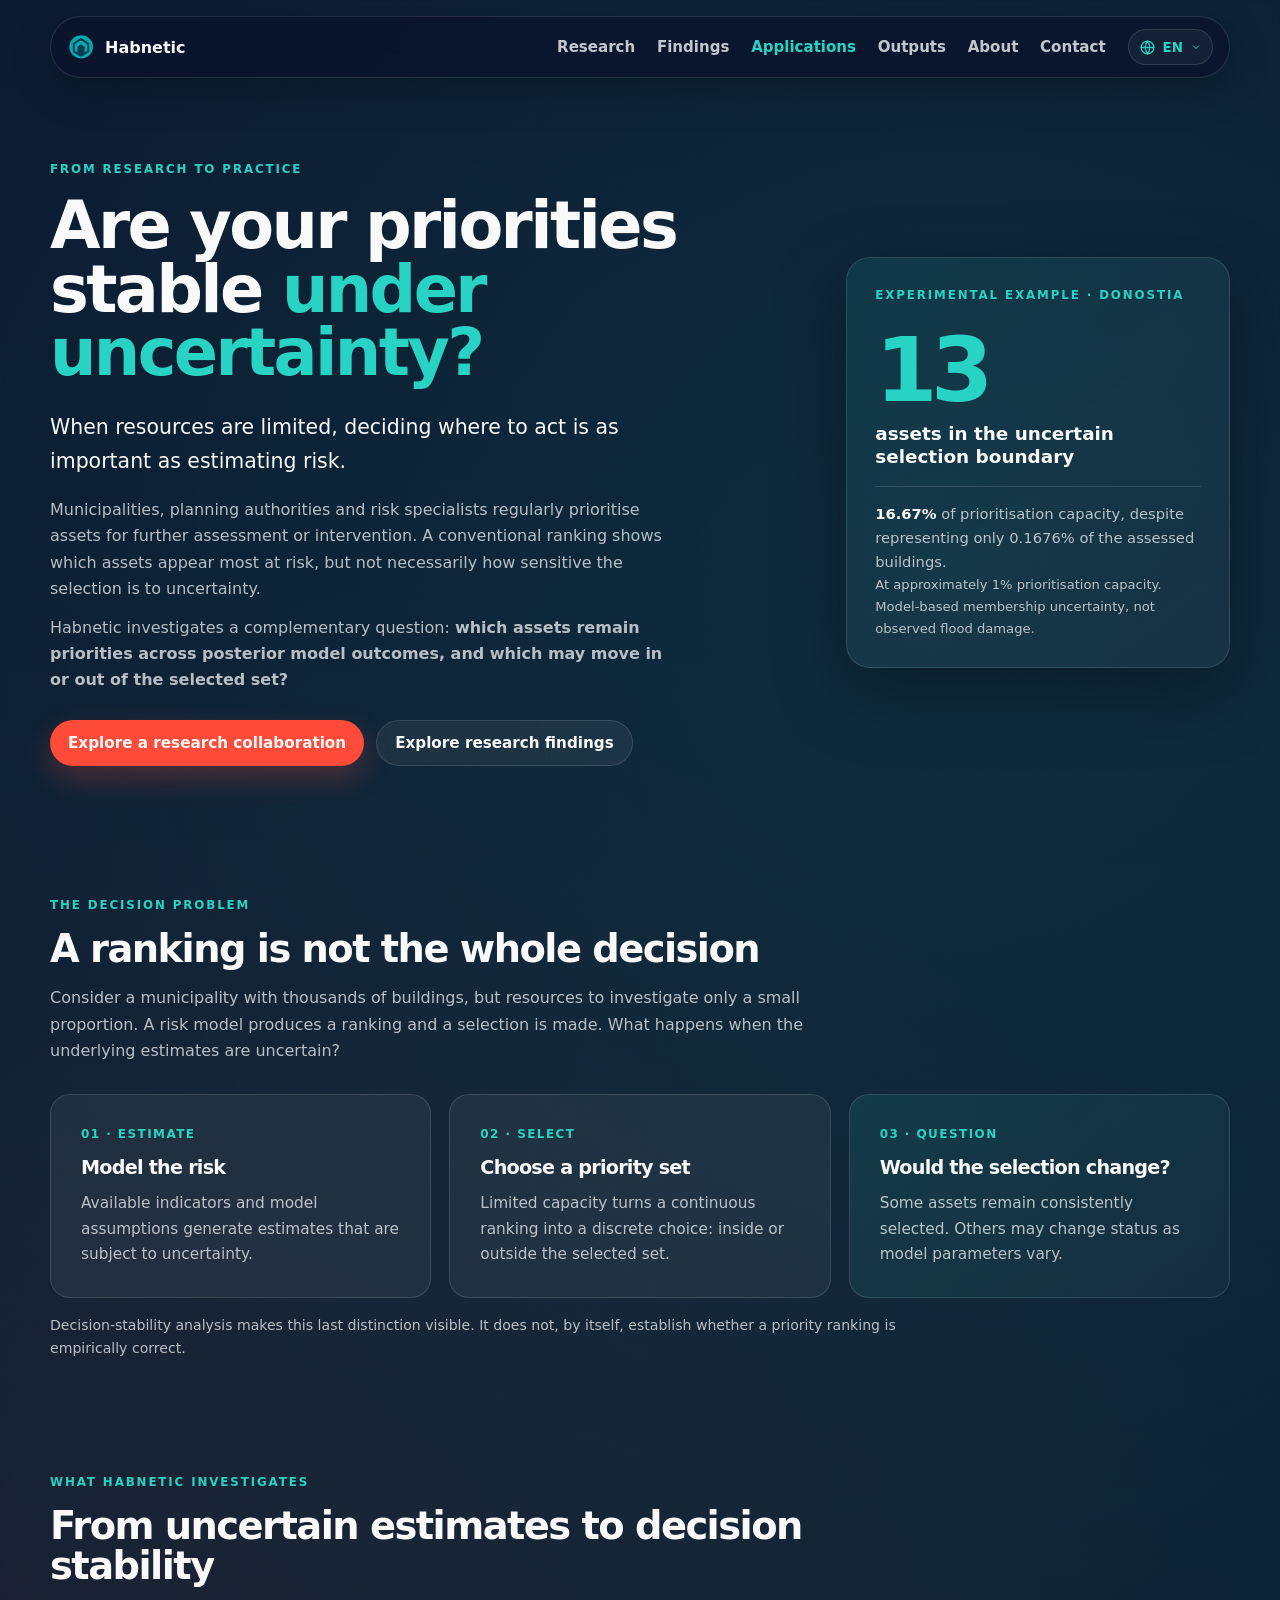
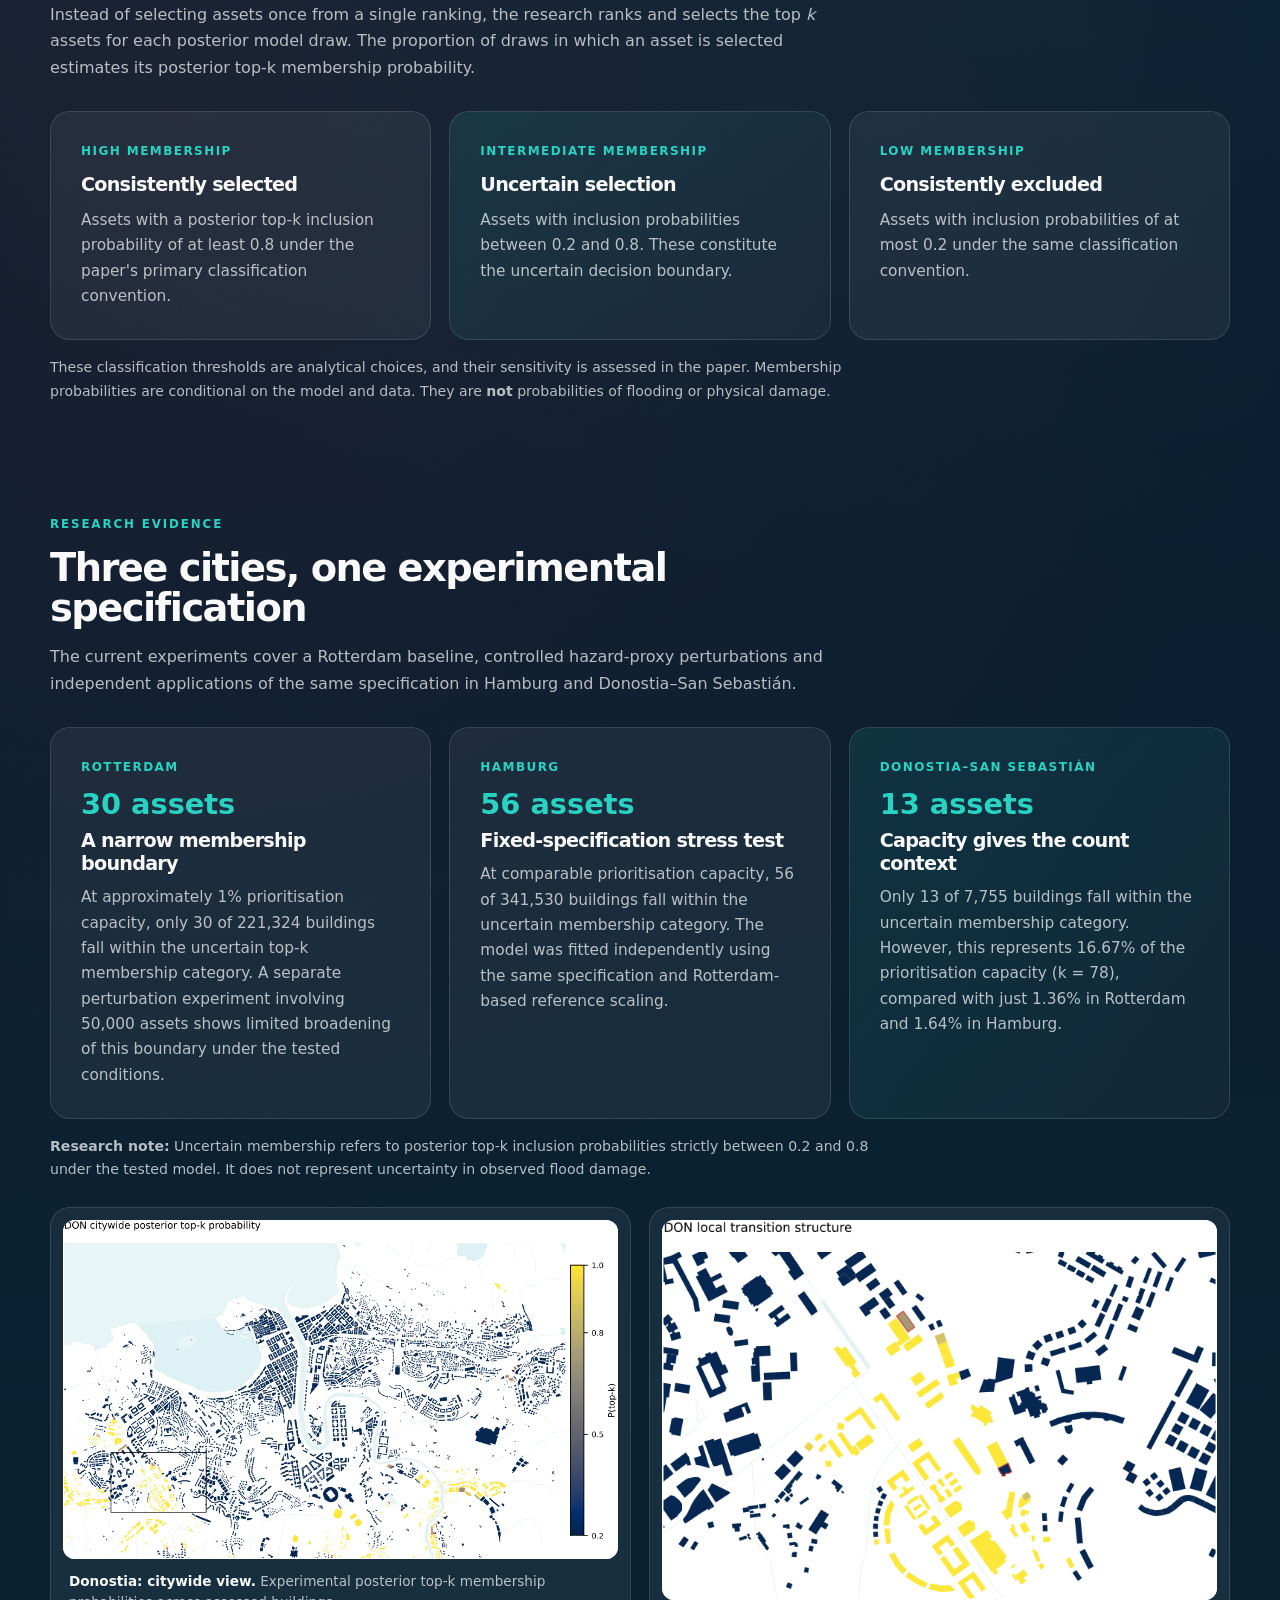
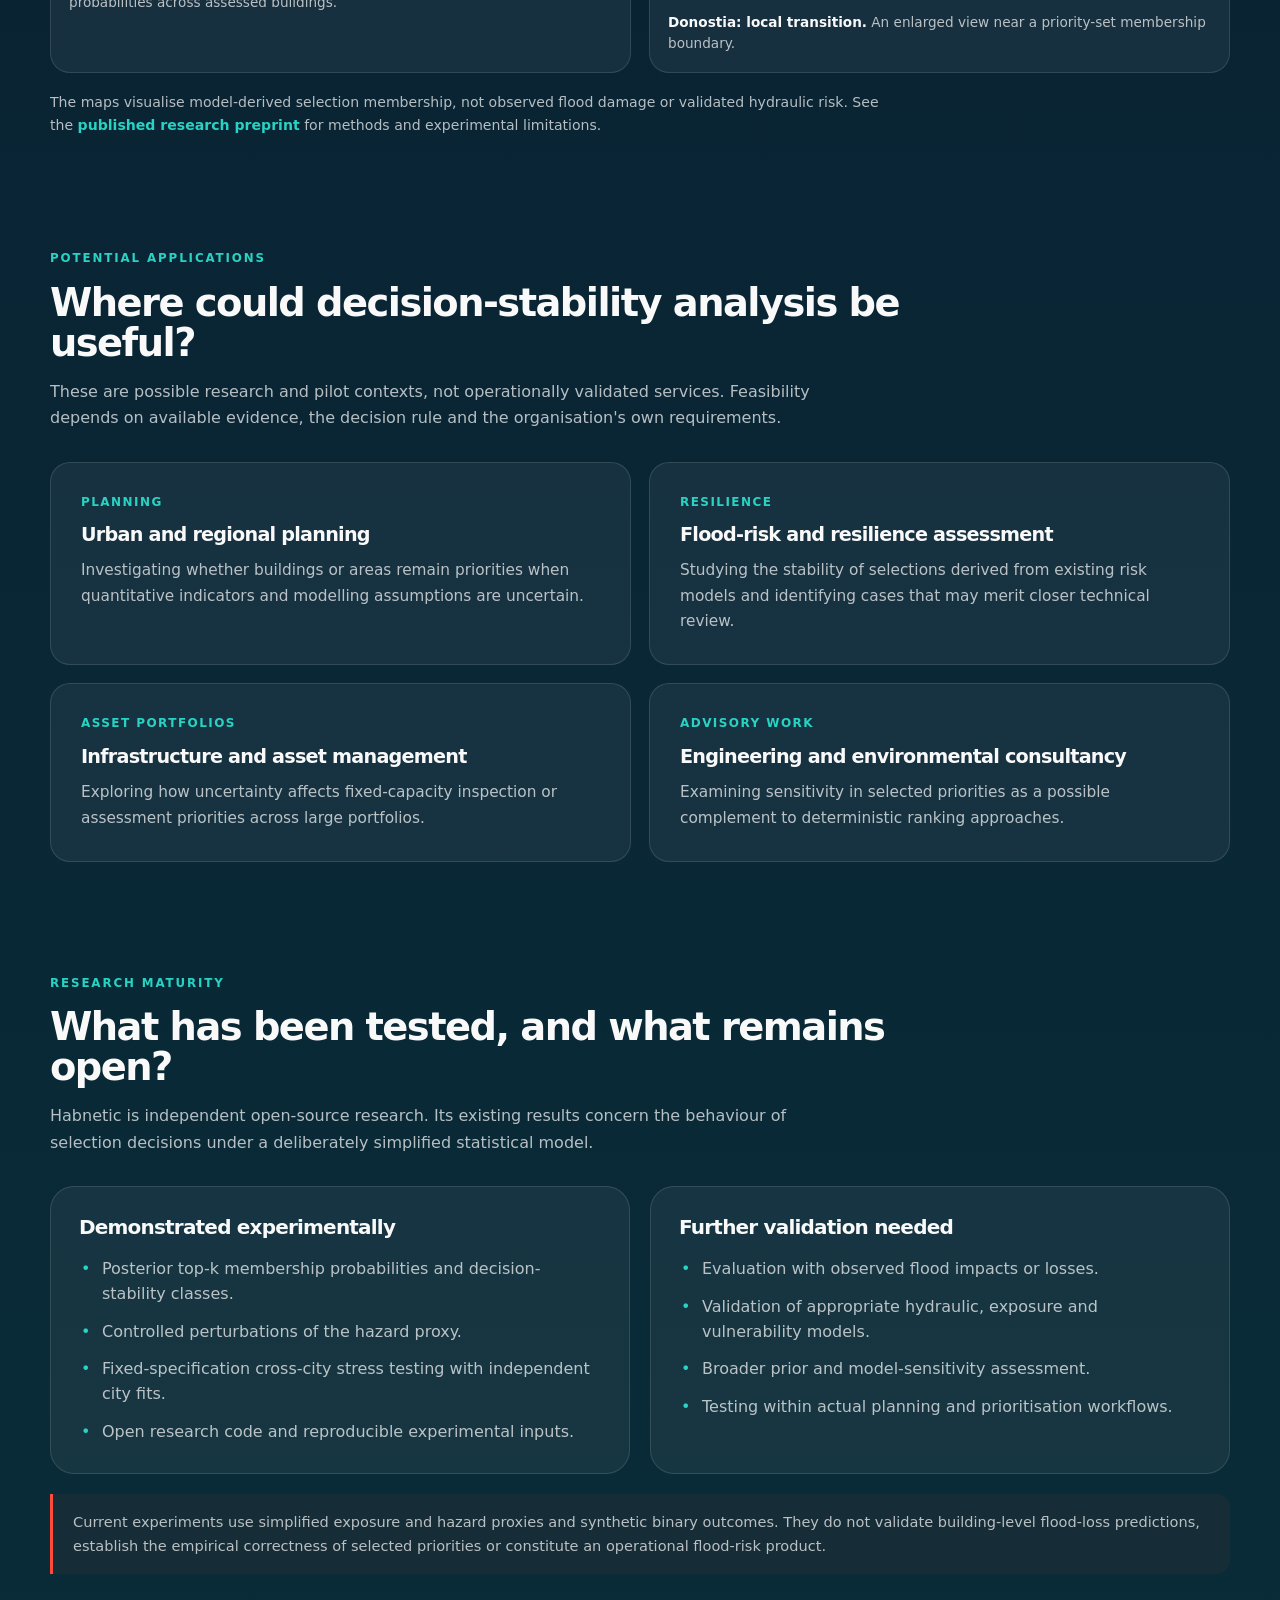
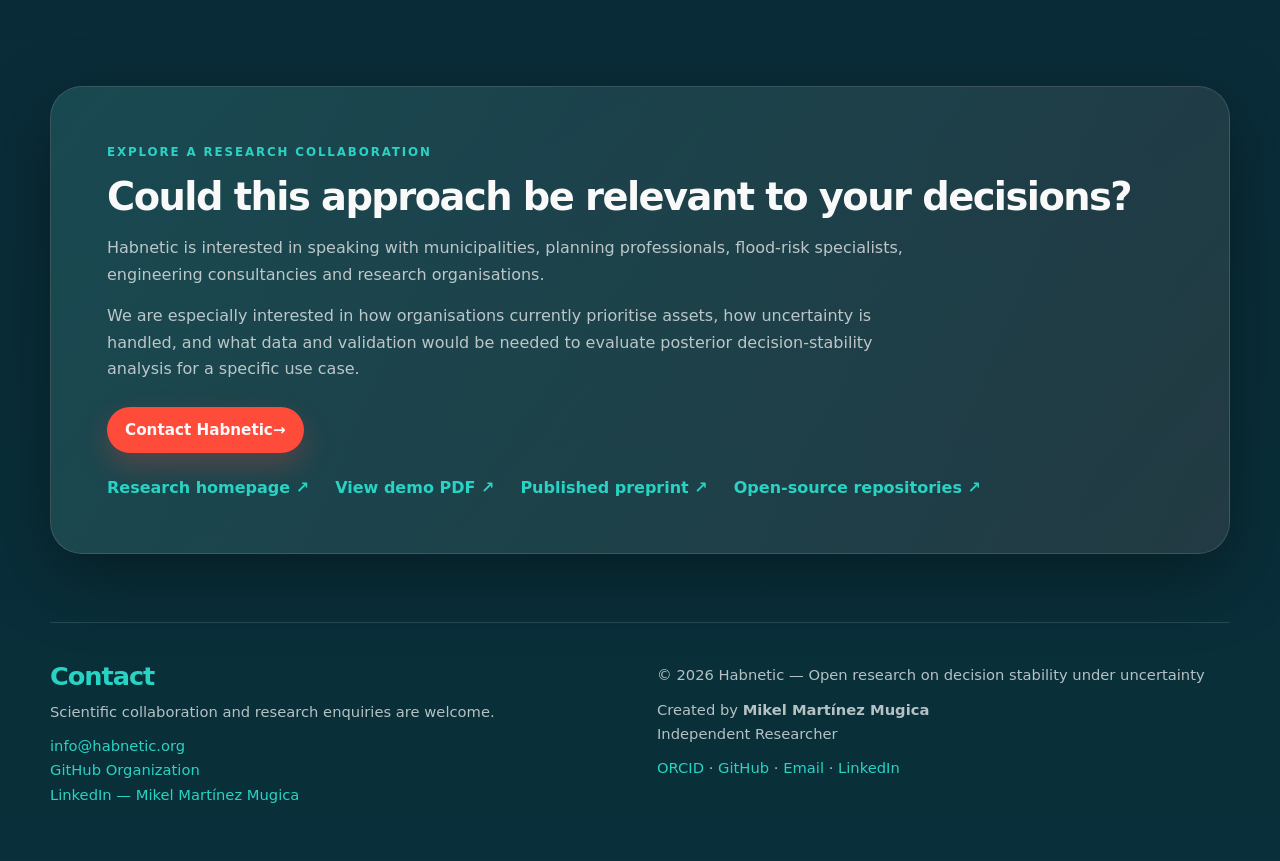
==== applications/index.html @ ca6a46b5 "update: new webpage" ====
<!DOCTYPE html>

<html lang="en">
<head>
<meta charset="utf-8"/>
<meta content="width=device-width, initial-scale=1" name="viewport"/>
<title>Applications | Habnetic — Decision stability under uncertainty</title>
<meta content="Explore how Habnetic's research on uncertainty and decision stability could inform urban risk prioritisation, planning and resilience assessment." name="description"/>
<link href="https://habnetic.org/applications/" rel="canonical"/>
<meta content="Applications | Habnetic" property="og:title"/>
<meta content="Are your priorities stable under uncertainty? Explore potential applications of posterior decision-stability analysis." property="og:description"/>
<meta content="website" property="og:type"/>
<meta content="https://habnetic.org/applications/" property="og:url"/>
<meta content="https://habnetic.org/assets/images/og-image.png" property="og:image"/>
<meta content="summary_large_image" name="twitter:card"/>
<link href="/assets/images/favicon.png" rel="icon" type="image/png"/>
<link href="/styles.css" rel="stylesheet"/>
<meta content="en_GB" property="og:locale"/><link href="https://habnetic.org/applications/" hreflang="en" rel="alternate"/><link href="https://habnetic.org/de/applications/" hreflang="de-CH" rel="alternate"/><link href="https://habnetic.org/es/applications/" hreflang="es" rel="alternate"/><link href="https://habnetic.org/eu/applications/" hreflang="eu" rel="alternate"/><link href="https://habnetic.org/applications/" hreflang="x-default" rel="alternate"/></head>
<body>
<a class="skip-link" href="#main">Skip to content</a>
<header class="site-header">
<a aria-label="Habnetic research home" class="brand" href="/">
<img alt="" class="brand-logo" src="/assets/images/logo.png"/>
<span>Habnetic</span>
</a>
<nav aria-label="Primary navigation" class="site-nav">
<a href="/">Research</a>
<a href="/#findings">Findings</a>
<a aria-current="page" href="/applications/">Applications</a>
<a href="/#outputs">Outputs</a>
<a href="/#about">About</a>
<a href="/#contact">Contact</a>
</nav>
<!-- Language selector: English available; do not link to unpublished translations.
         Future routes for this page:
         DE: /de/applications/
         ES: /es/applications/
         EU: /eu/applications/
         Once translated pages exist, replace their disabled spans with <a href="...">.
         Add reciprocal hreflang tags only when the corresponding URLs are live. -->
<details class="language-menu">
<summary aria-label="Choose language. Current language: English">
<svg aria-hidden="true" class="language-menu-icon" fill="none" stroke="currentColor" stroke-linecap="round" stroke-linejoin="round" stroke-width="1.8" viewbox="0 0 24 24"><circle cx="12" cy="12" r="9"></circle><path d="M3 12h18M12 3a15 15 0 0 1 0 18M12 3a15 15 0 0 0 0 18"></path></svg>
<span>EN</span>
<svg aria-hidden="true" class="language-menu-chevron" fill="none" stroke="currentColor" stroke-width="2" viewbox="0 0 24 24"><path d="m6 9 6 6 6-6"></path></svg>
</summary>
<div aria-label="Available languages" class="language-menu-panel">
<a aria-current="page" href="/applications/" hreflang="en" lang="en">English <span class="language-menu-code">EN</span></a> <a href="/de/applications/" hreflang="de-CH" lang="de-CH">Deutsch (CH) <span class="language-menu-code">DE</span></a> <a href="/es/applications/" hreflang="es" lang="es">Español <span class="language-menu-code">ES</span></a> <a href="/eu/applications/" hreflang="eu" lang="eu">Euskara <span class="language-menu-code">EU</span></a>
</div>
</details>
</header>
<main id="main">
<section aria-labelledby="applications-title" class="application-hero">
<div class="application-hero-copy">
<p class="eyebrow">From research to practice</p>
<h1 id="applications-title">Are your priorities stable <span>under uncertainty?</span></h1>
<p class="lede">When resources are limited, deciding where to act is as important as estimating risk.</p>
<p>Municipalities, planning authorities and risk specialists regularly prioritise assets for further assessment or intervention. A conventional ranking shows which assets appear most at risk, but not necessarily how sensitive the selection is to uncertainty.</p>
<p>Habnetic investigates a complementary question: <strong>which assets remain priorities across posterior model outcomes, and which may move in or out of the selected set?</strong></p>
<div class="hero-actions">
<a class="btn btn-primary" href="#collaborate">Explore a research collaboration</a>
<a class="btn btn-secondary" href="/#findings">Explore research findings</a>
</div>
</div>
<aside aria-label="An example from the Donostia research experiment" class="app-hero-stat">
<p class="eyebrow">Experimental example · Donostia</p>
<span class="stat-number">13</span>
<p class="stat-title">assets in the uncertain selection boundary</p>
<p class="stat-secondary"><strong style="color:var(--white)">16.67%</strong> of prioritisation capacity, despite representing only 0.1676% of the assessed buildings.</p>
<p class="stat-small">At approximately 1% prioritisation capacity. Model-based membership uncertainty, not observed flood damage.</p>
</aside>
</section>
<section aria-labelledby="problem-title" class="section" id="problem">
<div class="app-section-heading">
<p class="eyebrow">The decision problem</p>
<h2 id="problem-title">A ranking is not the whole decision</h2>
<p>Consider a municipality with thousands of buildings, but resources to investigate only a small proportion. A risk model produces a ranking and a selection is made. What happens when the underlying estimates are uncertain?</p>
</div>
<div class="app-grid-3">
<article class="app-card">
<p class="card-kicker">01 · Estimate</p>
<h3>Model the risk</h3>
<p>Available indicators and model assumptions generate estimates that are subject to uncertainty.</p>
</article>
<article class="app-card">
<p class="card-kicker">02 · Select</p>
<h3>Choose a priority set</h3>
<p>Limited capacity turns a continuous ranking into a discrete choice: inside or outside the selected set.</p>
</article>
<article class="app-card emphasis">
<p class="card-kicker">03 · Question</p>
<h3>Would the selection change?</h3>
<p>Some assets remain consistently selected. Others may change status as model parameters vary.</p>
</article>
</div>
<p class="app-note">Decision-stability analysis makes this last distinction visible. It does not, by itself, establish whether a priority ranking is empirically correct.</p>
</section>
<section aria-labelledby="method-title" class="section" id="method">
<div class="app-section-heading">
<p class="eyebrow">What Habnetic investigates</p>
<h2 id="method-title">From uncertain estimates to decision stability</h2>
<p>Instead of selecting assets once from a single ranking, the research ranks and selects the top <em>k</em> assets for each posterior model draw. The proportion of draws in which an asset is selected estimates its posterior top-k membership probability.</p>
</div>
<div class="app-grid-3">
<article class="app-card">
<p class="card-kicker">High membership</p>
<h3>Consistently selected</h3>
<p>Assets with a posterior top-k inclusion probability of at least 0.8 under the paper's primary classification convention.</p>
</article>
<article class="app-card emphasis">
<p class="card-kicker">Intermediate membership</p>
<h3>Uncertain selection</h3>
<p>Assets with inclusion probabilities between 0.2 and 0.8. These constitute the uncertain decision boundary.</p>
</article>
<article class="app-card">
<p class="card-kicker">Low membership</p>
<h3>Consistently excluded</h3>
<p>Assets with inclusion probabilities of at most 0.2 under the same classification convention.</p>
</article>
</div>
<p class="app-note">These classification thresholds are analytical choices, and their sensitivity is assessed in the paper. Membership probabilities are conditional on the model and data. They are <strong>not</strong> probabilities of flooding or physical damage.</p>
</section>
<section aria-labelledby="evidence-title" class="section" id="evidence">
<div class="app-section-heading">
<p class="eyebrow">Research evidence</p>
<h2 id="evidence-title">Three cities, one experimental specification</h2>
<p>The current experiments cover a Rotterdam baseline, controlled hazard-proxy perturbations and independent applications of the same specification in Hamburg and Donostia–San Sebastián.</p>
</div>
<div class="app-grid-3 app-evidence-cities">
<article class="app-card">
<p class="card-kicker">Rotterdam</p>
<p class="card-stat">30 assets</p>
<h3>A narrow membership boundary</h3>
<p>At approximately 1% prioritisation capacity, only 30 of 221,324 buildings fall within the uncertain top-k membership category. A separate perturbation experiment involving 50,000 assets shows limited broadening of this boundary under the tested conditions.</p>
</article>
<article class="app-card">
<p class="card-kicker">Hamburg</p>
<p class="card-stat">56 assets</p>
<h3>Fixed-specification stress test</h3>
<p>At comparable prioritisation capacity, 56 of 341,530 buildings fall within the uncertain membership category. The model was fitted independently using the same specification and Rotterdam-based reference scaling.</p>
</article>
<article class="app-card emphasis">
<p class="card-kicker">Donostia–San Sebastián</p>
<p class="card-stat">13 assets</p>
<h3>Capacity gives the count context</h3>
<p>Only 13 of 7,755 buildings fall within the uncertain membership category. However, this represents 16.67% of the prioritisation capacity (k = 78), compared with just 1.36% in Rotterdam and 1.64% in Hamburg.</p>
</article>
</div>
<p class="app-note app-evidence-note"><strong>Research note:</strong> Uncertain membership refers to posterior top-k inclusion probabilities strictly between 0.2 and 0.8 under the tested model. It does not represent uncertainty in observed flood damage.</p>
<div class="research-images">
<figure class="research-figure">
<img alt="Experimental Donostia citywide building map showing posterior top-k membership probabilities, with blue low-membership and yellow high-membership regions" height="1000" loading="lazy" src="/assets/images/applications/DON_paper_citywide_topk_map.png" width="1000"/>
<figcaption><strong>Donostia: citywide view.</strong> Experimental posterior top-k membership probabilities across assessed buildings.</figcaption>
</figure>
<figure class="research-figure">
<img alt="Close-up of Donostia buildings showing yellow and blue posterior top-k membership categories near a local transition" height="1000" loading="lazy" src="/assets/images/applications/DON_paper_boundary_zoom_map.png" width="1000"/>
<figcaption><strong>Donostia: local transition.</strong> An enlarged view near a priority-set membership boundary.</figcaption>
</figure>
</div>
<p class="app-note">The maps visualise model-derived selection membership, not observed flood damage or validated hydraulic risk. See the <a class="app-inline-link" href="https://doi.org/10.5281/zenodo.23110714" rel="noopener noreferrer" target="_blank">published research preprint</a> for methods and experimental limitations.</p>
</section>
<section aria-labelledby="usecases-title" class="section" id="use-cases">
<div class="app-section-heading">
<p class="eyebrow">Potential applications</p>
<h2 id="usecases-title">Where could decision-stability analysis be useful?</h2>
<p>These are possible research and pilot contexts, not operationally validated services. Feasibility depends on available evidence, the decision rule and the organisation's own requirements.</p>
</div>
<div class="app-usecases">
<article class="app-card">
<p class="card-kicker">Planning</p>
<h3>Urban and regional planning</h3>
<p>Investigating whether buildings or areas remain priorities when quantitative indicators and modelling assumptions are uncertain.</p>
</article>
<article class="app-card">
<p class="card-kicker">Resilience</p>
<h3>Flood-risk and resilience assessment</h3>
<p>Studying the stability of selections derived from existing risk models and identifying cases that may merit closer technical review.</p>
</article>
<article class="app-card">
<p class="card-kicker">Asset portfolios</p>
<h3>Infrastructure and asset management</h3>
<p>Exploring how uncertainty affects fixed-capacity inspection or assessment priorities across large portfolios.</p>
</article>
<article class="app-card">
<p class="card-kicker">Advisory work</p>
<h3>Engineering and environmental consultancy</h3>
<p>Examining sensitivity in selected priorities as a possible complement to deterministic ranking approaches.</p>
</article>
</div>
</section>
<section aria-labelledby="limits-title" class="section" id="limitations">
<div class="app-section-heading">
<p class="eyebrow">Research maturity</p>
<h2 id="limits-title">What has been tested, and what remains open?</h2>
<p>Habnetic is independent open-source research. Its existing results concern the behaviour of selection decisions under a deliberately simplified statistical model.</p>
</div>
<div class="app-limits">
<article>
<h3>Demonstrated experimentally</h3>
<ul>
<li>Posterior top-k membership probabilities and decision-stability classes.</li>
<li>Controlled perturbations of the hazard proxy.</li>
<li>Fixed-specification cross-city stress testing with independent city fits.</li>
<li>Open research code and reproducible experimental inputs.</li>
</ul>
</article>
<article>
<h3>Further validation needed</h3>
<ul>
<li>Evaluation with observed flood impacts or losses.</li>
<li>Validation of appropriate hydraulic, exposure and vulnerability models.</li>
<li>Broader prior and model-sensitivity assessment.</li>
<li>Testing within actual planning and prioritisation workflows.</li>
</ul>
</article>
</div>
<p class="app-disclaimer">Current experiments use simplified exposure and hazard proxies and synthetic binary outcomes. They do not validate building-level flood-loss predictions, establish the empirical correctness of selected priorities or constitute an operational flood-risk product.</p>
</section>
<section aria-labelledby="collaborate-title" class="section" id="collaborate">
<div class="app-collaboration">
<p class="eyebrow">Explore a research collaboration</p>
<h2 id="collaborate-title">Could this approach be relevant to your decisions?</h2>
<p>Habnetic is interested in speaking with municipalities, planning professionals, flood-risk specialists, engineering consultancies and research organisations.</p>
<p>We are especially interested in how organisations currently prioritise assets, how uncertainty is handled, and what data and validation would be needed to evaluate posterior decision-stability analysis for a specific use case.</p>
<a class="btn btn-primary" href="mailto:info@habnetic.org?subject=Habnetic%20research%20collaboration">Contact Habnetic <span aria-hidden="true">→</span></a>
<div aria-label="Scientific resources" class="app-resources">
<a href="/">Research homepage ↗</a>
<a href="/assets/docs/habnetic_demo.pdf">View demo PDF ↗</a>
<a href="https://doi.org/10.5281/zenodo.23110714" rel="noopener noreferrer" target="_blank">Published preprint ↗</a>
<a href="https://github.com/Habnetic" rel="noopener noreferrer" target="_blank">Open-source repositories ↗</a>
</div>
</div>
</section>
</main>
<footer class="site-footer" id="contact">
<div>
<h2>Contact</h2>
<p>Scientific collaboration and research enquiries are welcome.</p>
<p>
<a href="mailto:info@habnetic.org">info@habnetic.org</a><br/>
<a href="https://github.com/Habnetic" rel="noopener noreferrer" target="_blank">GitHub Organization</a><br/>
<a href="https://www.linkedin.com/in/mikel-martinez-6a2a9635/" rel="noopener noreferrer" target="_blank">LinkedIn — Mikel Martínez Mugica</a>
</p>
</div>
<div>
<p>© 2026 Habnetic — Open research on decision stability under uncertainty</p>
<p>Created by <strong>Mikel Martínez Mugica</strong><br/>Independent Researcher</p>
<p>
<a href="https://orcid.org/0009-0006-5170-4405" rel="noopener noreferrer" target="_blank">ORCID</a> ·
        <a href="https://github.com/Habnetic" rel="noopener noreferrer" target="_blank">GitHub</a> ·
        <a href="mailto:info@habnetic.org">Email</a> ·
        <a href="https://www.linkedin.com/in/mikel-martinez-6a2a9635/" rel="noopener noreferrer" target="_blank">LinkedIn</a>
</p>
</div>
</footer>
</body>
</html>
---- styles.css ----
:root {
  --navy: #0b132b;
  --teal: #09303a;
  --turquoise: #29d3c3;
  --coral: #ff4b3a;
  --white: #f9f9f9;

  --muted: rgba(249, 249, 249, 0.72);
  --panel: rgba(249, 249, 249, 0.055);
  --panel-strong: rgba(249, 249, 249, 0.09);
  --border: rgba(249, 249, 249, 0.12);
  --shadow: 0 24px 70px rgba(0, 0, 0, 0.35);
  --radius: 24px;
  --max-width: 1180px;
}

* {
  box-sizing: border-box;
  margin: 0;
  padding: 0;
  scroll-behavior: smooth;
}

html {
  background: var(--navy);
}

body {
  font-family: system-ui, -apple-system, "Segoe UI", Roboto, sans-serif;
  background:
    radial-gradient(circle at 75% 10%, rgba(41, 211, 195, 0.12), transparent 32%),
    radial-gradient(circle at 15% 30%, rgba(255, 75, 58, 0.07), transparent 28%),
    linear-gradient(180deg, var(--navy) 0%, var(--teal) 100%);
  color: var(--white);
  overflow-x: hidden;
}

img {
  max-width: 100%;
  display: block;
}

a {
  color: inherit;
  text-decoration: none;
}

.skip-link {
  position: absolute;
  left: -999px;
  top: 10px;
  z-index: 200;
  padding: 8px 12px;
  color: var(--white);
  background: rgba(11, 19, 43, 0.95);
  border: 1px solid var(--border);
  border-radius: 8px;
}

.skip-link:focus {
  left: 10px;
}

/* HEADER */

.site-header {
  position: fixed;
  inset: 0 0 auto 0;
  z-index: 100;
  width: min(calc(100% - 32px), var(--max-width));
  margin: 16px auto 0;
  padding: 12px 16px;
  display: flex;
  align-items: center;
  justify-content: space-between;
  background: rgba(11, 19, 43, 0.72);
  border: 1px solid var(--border);
  border-radius: 999px;
  backdrop-filter: blur(14px);
  box-shadow: 0 12px 40px rgba(0, 0, 0, 0.24);
}

.brand {
  display: inline-flex;
  align-items: center;
  gap: 10px;
  font-weight: 750;
}

.brand-logo {
  width: 28px;
  height: 28px;
}

.site-nav {
  display: flex;
  align-items: center;
  gap: 22px;
}

.site-nav a {
  color: rgba(249, 249, 249, 0.78);
  font-size: 0.94rem;
  font-weight: 650;
}

.site-nav a:hover {
  color: var(--turquoise);
}

/* GENERAL */

.section {
  width: min(calc(100% - 40px), var(--max-width));
  margin: 0 auto;
  padding: 56px 0;
  scroll-margin-top: 100px;
}

.section-heading {
  width: 100%;
  max-width: 760px;
  margin: 0 auto 32px;
  text-align: center;
}

.eyebrow {
  margin-bottom: 14px;
  color: var(--turquoise);
  text-transform: uppercase;
  letter-spacing: 0.16em;
  font-size: 0.74rem;
  font-weight: 800;
}

h1,
h2,
h3 {
  letter-spacing: -0.04em;
}

h2 {
  font-size: clamp(2rem, 3vw, 3.2rem);
  line-height: 1.04;
}

p {
  color: var(--muted);
  line-height: 1.65;
}

/* HERO */

.hero {
  position: relative;
  width: 100%;
  min-height: 92vh;
  padding: 132px max(40px, calc((100vw - var(--max-width)) / 2)) 70px;
  display: flex;
  align-items: center;
  overflow: hidden;
}

.hero::after {
  content: "";
  position: absolute;
  inset: 0;
  z-index: 1;
  background:
    linear-gradient(
      90deg,
      rgba(11, 19, 43, 0.92) 0%,
      rgba(11, 19, 43, 0.80) 34%,
      rgba(11, 19, 43, 0.34) 70%,
      rgba(11, 19, 43, 0.18) 100%
    ),
    linear-gradient(
      180deg,
      rgba(11, 19, 43, 0.14),
      rgba(9, 48, 58, 0.54)
    );
}

.hero-content {
  position: relative;
  z-index: 2;
  max-width: 720px;
}

.hero h1 {
  margin-bottom: 28px;
  color: var(--white);
  font-size: clamp(2.8rem, 5.2vw, 5.8rem);
  line-height: 0.94;
}

.hero h1 span {
  color: var(--turquoise);
}

.hero-subtitle {
  max-width: 590px;
  margin-bottom: 30px;
  font-size: clamp(1.05rem, 1.3vw, 1.22rem);
}

.hero-actions {
  display: flex;
  flex-wrap: wrap;
  gap: 12px;
}

.hero-visual {
  position: absolute;
  inset: 0;
  z-index: 0;
}

.hero-map {
  position: absolute;
  inset: 0;
  width: 100%;
  height: 100%;
  object-fit: cover;
  object-position: 70% center;
  opacity: 0;
  transform: scale(0.98);
  filter: saturate(1.05) contrast(1.05);
  transition:
    opacity 1.4s ease,
    transform 11s linear;
}

.hero-map.is-active {
  opacity: 0.86;
  transform: scale(1.07);
}

.hero-info-card {
  position: absolute;
  right: max(32px, calc((100vw - var(--max-width)) / 2));
  bottom: 90px;
  z-index: 2;
  width: min(330px, calc(100vw - 64px));
  padding: 16px;
  display: grid;
  gap: 14px;
  background: rgba(11, 19, 43, 0.92);
  border: 1px solid rgba(249, 249, 249, 0.18);
  border-radius: 18px;
  backdrop-filter: blur(16px);
  box-shadow: var(--shadow);
  opacity: 1;
  transition: opacity 0.45s ease, transform 0.45s ease;
}

.hero-info-card.is-fading {
  opacity: 0;
  transform: translateY(6px);
}

.hero-city-label {
  display: grid;
  gap: 4px;
}

.hero-city-label strong {
  color: var(--white);
  font-size: 1.05rem;
}

.hero-city-label span {
  color: var(--muted);
  font-size: 0.84rem;
}

.hero-legend {
  display: grid;
  gap: 8px;
  padding-top: 12px;
  border-top: 1px solid rgba(249, 249, 249, 0.11);
}

.legend-row {
  display: flex;
  align-items: center;
  gap: 9px;
  color: rgba(249, 249, 249, 0.72);
  font-size: 0.78rem;
  line-height: 1.25;
}

.legend-swatch {
  width: 10px;
  height: 10px;
  flex: 0 0 auto;
  border-radius: 999px;
  box-shadow: 0 0 14px rgba(255, 255, 255, 0.10);
}

.legend-yellow {
  background: #ffd84a;
}

.legend-orange {
  background: #ff8c42;
}

.legend-grey {
  background: #6a717a;
}

/* BUTTONS */

.btn {
  display: inline-flex;
  align-items: center;
  justify-content: center;
  min-height: 46px;
  padding: 0 18px;
  border-radius: 999px;
  font-weight: 750;
  font-size: 0.95rem;
  transition: transform 0.2s ease, border-color 0.2s ease, background 0.2s ease;
}

.btn:hover {
  transform: translateY(-2px);
}

.btn-primary {
  color: var(--white);
  background: var(--coral);
  box-shadow: 0 12px 28px rgba(255, 75, 58, 0.26);
}

.btn-secondary {
  color: var(--white);
  background: rgba(249, 249, 249, 0.06);
  border: 1px solid var(--border);
}

.btn-secondary:hover {
  background: rgba(41, 211, 195, 0.08);
  border-color: rgba(41, 211, 195, 0.45);
}

.btn-disabled,
.card-disabled-link {
  cursor: not-allowed;
  opacity: 0.58;
}

.btn-disabled:hover {
  transform: none;
}

/* FINDINGS */

.findings-panel {
  display: grid;
  grid-template-columns: 1.35fr repeat(3, 1fr);
  gap: 14px;
  padding: 14px;
  background: rgba(249, 249, 249, 0.035);
  border: 1px solid var(--border);
  border-radius: var(--radius);
  box-shadow: var(--shadow);
}

.finding {
  display: flex;
  align-items: flex-start;
  gap: 14px;
  min-height: 160px;
  padding: 24px;
  background: var(--panel);
  border: 1px solid rgba(249, 249, 249, 0.075);
  border-radius: 18px;
}

.finding-main {
  background:
    linear-gradient(135deg, rgba(41, 211, 195, 0.12), rgba(255, 75, 58, 0.045)),
    var(--panel);
}

.finding-icon {
  flex: 0 0 auto;
  color: var(--turquoise);
  font-size: 1.6rem;
  line-height: 1;
}

.finding h2 {
  margin-bottom: 10px;
  font-size: clamp(1.65rem, 2.2vw, 2.45rem);
}

.finding h3 {
  margin-bottom: 8px;
  color: var(--white);
  font-size: 1.02rem;
  line-height: 1.15;
}

.finding p {
  font-size: 0.95rem;
}

/* OUTPUT CARDS */

.cards {
  display: grid;
  grid-template-columns: repeat(3, 1fr);
  gap: 22px;
  width: 100%;
}

.card {
  overflow: hidden;
  background: var(--panel);
  border: 1px solid var(--border);
  border-radius: var(--radius);
  box-shadow: var(--shadow);
  transition: transform 0.22s ease, border-color 0.22s ease, background 0.22s ease;
}

.card:hover {
  transform: translateY(-6px);
  background: var(--panel-strong);
  border-color: rgba(41, 211, 195, 0.38);
}

.card img {
  width: 100%;
  aspect-ratio: 16 / 10;
  object-fit: cover;
  object-position: center;
  background: var(--white);
  border-bottom: 1px solid var(--border);
}

.card-body {
  padding: 22px;
}

.card h3 {
  margin-bottom: 8px;
  font-size: 1.3rem;
}

.card p {
  min-height: 54px;
  margin-bottom: 18px;
  font-size: 0.95rem;
}

.card a,
.card-disabled-link {
  display: inline-flex;
  color: var(--turquoise);
  font-weight: 750;
  font-size: 0.95rem;
}

.card a:hover {
  color: var(--white);
}

.card-disabled-link {
  color: rgba(249, 249, 249, 0.55);
}

/* ABOUT */

.about-panel {
  display: grid;
  grid-template-columns: 150px minmax(0, 1fr) minmax(260px, 0.55fr);
  gap: 34px;
  align-items: center;
  padding: 34px;
  background:
    linear-gradient(135deg, rgba(41, 211, 195, 0.075), rgba(255, 75, 58, 0.035)),
    var(--panel);
  border: 1px solid var(--border);
  border-radius: calc(var(--radius) + 6px);
  box-shadow: var(--shadow);
}

.about-copy h2 {
  margin-bottom: 18px;
}

.about-copy p + p {
  margin-top: 12px;
}

.about-list {
  display: grid;
  gap: 12px;
  list-style: none;
}

.about-list li {
  padding: 12px 14px;
  color: rgba(249, 249, 249, 0.82);
  background: rgba(11, 19, 43, 0.34);
  border: 1px solid rgba(249, 249, 249, 0.08);
  border-radius: 14px;
}

/* ORBIT LOGO */

.about-orbit {
  position: relative;
  width: 130px;
  aspect-ratio: 1 / 1;
  justify-self: center;
}

.orbit {
  position: absolute;
  inset: 0;
  border: 2px solid var(--coral);
  border-radius: 50%;
  animation: spin 22s linear infinite;
  opacity: 0.82;
}

.orbit::before,
.orbit::after {
  content: "";
  position: absolute;
  width: 10px;
  height: 10px;
  background: var(--coral);
  border-radius: 50%;
  box-shadow: 0 0 18px rgba(255, 75, 58, 0.65);
}

.orbit::before {
  top: -5px;
  left: 50%;
  transform: translateX(-50%);
}

.orbit::after {
  bottom: -5px;
  right: 50%;
  transform: translateX(50%);
}

.about-logo {
  width: 78%;
  position: absolute;
  top: 50%;
  left: 50%;
  transform: translate(-50%, -50%);
}

/* FOOTER */

.site-footer {
  width: min(calc(100% - 40px), var(--max-width));
  margin: 12px auto 0;
  padding: 40px 0 54px;
  display: grid;
  grid-template-columns: 1fr 1fr;
  gap: 34px;
  border-top: 1px solid var(--border);
  color: rgba(249, 249, 249, 0.66);
  font-size: 0.92rem;
}

.site-footer h2 {
  margin-bottom: 10px;
  color: var(--turquoise);
  font-size: 1.6rem;
}

.site-footer p + p {
  margin-top: 10px;
}

.site-footer a {
  color: var(--turquoise);
}

.site-footer a:hover {
  color: var(--white);
}

/* ANIMATION */

@keyframes spin {
  from { transform: rotate(0deg); }
  to { transform: rotate(360deg); }
}

/* REDUCED MOTION */

@media (prefers-reduced-motion: reduce) {
  * {
    scroll-behavior: auto;
  }

  .orbit,
  .btn,
  .card,
  .hero-visual img {
    animation: none;
    transition: none;
  }
}

/* TABLET */

@media (max-width: 980px) {
  .site-header {
    border-radius: 24px;
  }

  .site-nav {
    gap: 14px;
  }

  .hero {
    min-height: 92vh;
    padding-top: 132px;
  }

  .hero-content {
    max-width: 760px;
  }

  .findings-panel,
  .cards,
  .about-panel,
  .site-footer {
    grid-template-columns: 1fr;
  }

  .finding {
    min-height: auto;
  }

  .about-panel {
    align-items: start;
  }

  .about-orbit {
    justify-self: start;
  }

  .hero-info-card {
    right: 28px;
  }
}

/* MOBILE */

@media (max-width: 720px) {
  .site-header {
    position: absolute;
    width: calc(100% - 20px);
    margin-top: 10px;
    padding: 10px 12px;
    justify-content: center;
    border-radius: 999px;
  }

  .brand {
    display: none;
  }

  .site-nav {
    width: 100%;
    display: flex;
    flex-wrap: nowrap;
    justify-content: space-between;
    gap: 0;
  }

  .site-nav a {
    font-size: 0.76rem;
    font-weight: 750;
    white-space: nowrap;
  }

  .hero {
    min-height: 100vh;
    padding: 108px 20px 48px;
    align-items: center;
  }

  .hero::after {
    background:
      linear-gradient(
        180deg,
        rgba(11, 19, 43, 0.94) 0%,
        rgba(11, 19, 43, 0.86) 43%,
        rgba(9, 48, 58, 0.88) 100%
      );
  }

  .hero h1 {
    font-size: clamp(2.15rem, 10.8vw, 3.7rem);
    line-height: 0.98;
  }

  .hero-subtitle {
    font-size: 1rem;
  }

  .hero-actions {
    align-items: stretch;
  }

  .btn {
    width: 100%;
  }

  .hero-map {
    object-position: 66% center;
  }

  .hero-map.is-active {
    opacity: 0.58;
  }

  .hero-info-card {
    display: none;
  }

  .section {
    width: min(calc(100% - 28px), var(--max-width));
    padding: 46px 0;
  }

  .section-heading {
    margin-bottom: 22px;
    text-align: left;
  }

  .findings-panel {
    gap: 10px;
    padding: 10px;
  }

  .finding {
    min-height: auto;
    padding: 18px;
  }

  .finding h2 {
    font-size: clamp(1.5rem, 8vw, 2rem);
  }

  .finding h3 {
    font-size: 1rem;
  }

  .cards {
    gap: 16px;
  }

  .card img {
    aspect-ratio: 16 / 9;
    object-fit: cover;
  }

  .card-body {
    padding: 18px;
  }

  .card p {
    min-height: auto;
  }

  .about-panel {
    padding: 22px;
    gap: 22px;
  }

  .about-orbit {
    width: 110px;
  }

  .site-footer {
    width: min(calc(100% - 28px), var(--max-width));
    grid-template-columns: 1fr;
    padding-bottom: 40px;
  }
}

.hero-problem {
  max-width: 620px;
  margin: -12px 0 30px;
  color: rgba(249, 249, 249, 0.82);
  font-size: 1rem;
}

.hero-card-label {
  margin-bottom: -4px;
  color: var(--turquoise);
  text-transform: uppercase;
  letter-spacing: 0.13em;
  font-size: 0.68rem;
  font-weight: 800;
}

/* ================================================================
   HABNETIC — English two-page website additions
   Reuses all original colours, typography, panels and base styles.
   ================================================================ */

/* Keyboard navigation */
a:focus-visible {
  outline: 2px solid var(--turquoise);
  outline-offset: 4px;
}

/* Shared navigation: six links and one compact language dropdown */
.site-header { gap: 22px; }
.site-nav { margin-left: auto; gap: clamp(10px, 1.7vw, 22px); }
.site-nav a[aria-current="page"] { color: var(--turquoise); }
.language-menu { flex: 0 0 auto; position: relative; font-size: .84rem; }
.language-menu summary {
  display: inline-flex; align-items: center; justify-content: center;
  gap: 7px; min-height: 36px; padding: 6px 10px;
  border: 1px solid var(--border); border-radius: 999px;
  color: var(--turquoise); background: rgba(249,249,249,.045);
  font-weight: 800; list-style: none; white-space: nowrap; cursor: pointer;
}
.language-menu summary::-webkit-details-marker { display: none; }
.language-menu summary::marker { content: ""; }
.language-menu summary:hover, .language-menu[open] summary { border-color: rgba(41,211,195,.6); background: rgba(41,211,195,.1); }
.language-menu summary:focus-visible { outline: 2px solid var(--turquoise); outline-offset: 3px; }
.language-menu-icon { width: 17px; height: 17px; }
.language-menu-chevron { width: 12px; height: 12px; transition: transform .2s ease; }
.language-menu[open] .language-menu-chevron { transform: rotate(180deg); }
.language-menu-panel {
  position: absolute; z-index: 300; top: calc(100% + 12px); right: 0;
  width: 220px; padding: 7px;
  border: 1px solid var(--border); border-radius: 15px;
  background: #0d2433; box-shadow: var(--shadow);
}
.language-menu-panel a, .language-menu-panel > span {
  display: flex; align-items: center; justify-content: space-between; gap: 8px;
  width: 100%; padding: 11px 12px; border-radius: 9px;
  font-size: .88rem; line-height: 1.2; text-decoration: none;
}
.language-menu-panel a { color: var(--white); }
.language-menu-panel a[aria-current="page"] { color: var(--turquoise); background: rgba(41,211,195,.1); }
.language-menu-panel a:hover, .language-menu-panel a:focus-visible { background: rgba(41,211,195,.16); }
.language-menu-code { color: var(--turquoise); font-size: .72rem; font-weight: 850; }
.language-menu-unavailable { color: rgba(249,249,249,.55); cursor: not-allowed; }
.language-menu-unavailable small { font-size: .7rem; color: rgba(249,249,249,.42); white-space: nowrap; }

/* Scientific homepage: discreet jump to Applications */
.hero-applications-link { margin-top: 20px; font-size: .88rem; }
.hero-applications-link a { color: var(--turquoise); font-weight: 750; }
.hero-applications-link a:hover { color: var(--white); }
.research-scope {
  margin-top: 18px;
  padding: 17px 20px;
  border-left: 3px solid var(--turquoise);
  border-radius: 0 12px 12px 0;
  background: rgba(249,249,249,.045);
  color: var(--muted);
  line-height: 1.65;
  font-size: .9rem;
}
.research-scope strong { color: var(--white); }
.crosslink-band {
  display: flex;
  align-items: center;
  justify-content: space-between;
  gap: 32px;
  margin-top: 12px;
  padding: 28px 32px;
  border-radius: var(--radius);
  background: linear-gradient(120deg, rgba(41,211,195,.13), rgba(255,75,58,.045)), var(--panel);
  border: 1px solid var(--border);
}
.crosslink-band > div { max-width: 680px; }
.crosslink-band h2 { font-size: clamp(1.5rem, 2.4vw, 2.25rem); margin-bottom: 9px; }
.crosslink-band .btn { flex: 0 0 auto; }

/* Applications hero */
.application-hero {
  width: min(calc(100% - 40px), var(--max-width));
  margin: 0 auto;
  min-height: min(690px, 89vh);
  padding: 160px 0 74px;
  display: grid;
  grid-template-columns: minmax(0, 1.35fr) minmax(275px, .72fr);
  gap: clamp(36px, 6vw, 100px);
  align-items: center;
}
.application-hero-copy { max-width: 700px; }
.application-hero h1 {
  max-width: 720px;
  margin-bottom: 26px;
  font-size: clamp(2.6rem, 5.1vw, 5.1rem);
  line-height: .98;
}
.application-hero h1 span { color: var(--turquoise); }
.application-hero .lede {
  font-size: clamp(1.1rem, 1.6vw, 1.32rem);
  color: var(--white);
  margin-bottom: 18px;
  max-width: 640px;
}
.application-hero-copy > p:not(.eyebrow):not(.lede) { max-width: 630px; margin-bottom: 12px; }
.application-hero .hero-actions { margin-top: 26px; }
.app-hero-stat {
  padding: 28px;
  border-radius: var(--radius);
  border: 1px solid var(--border);
  background: linear-gradient(145deg, rgba(41,211,195,.1), rgba(249,249,249,.04));
  box-shadow: var(--shadow);
}
.app-hero-stat .eyebrow { margin-bottom: 20px; }
.app-hero-stat .stat-number { display: block; font-size: clamp(3.7rem, 7vw, 6rem); line-height: 1; font-weight: 820; color: var(--turquoise); letter-spacing: -.075em; }
.app-hero-stat .stat-title { margin: 8px 0 18px; color: var(--white); font-weight: 750; font-size: 1.15rem; line-height: 1.2; }
.app-hero-stat .stat-secondary { border-top: 1px solid var(--border); padding-top: 15px; margin-top: 16px; font-size: .92rem; }
.app-hero-stat .stat-small { font-size: .82rem; }

/* Shared scientific/application informational cards */
.app-copy { max-width: 850px; margin-bottom: 24px; }
.app-copy p + p { margin-top: 14px; }
.app-section-heading { max-width: 850px; margin-bottom: 30px; }
.app-section-heading h2 { margin-bottom: 16px; }
.app-section-heading > p:not(.eyebrow) { max-width: 780px; }
.app-grid-3, .app-grid-2, .app-usecases { display: grid; gap: 18px; }
.app-grid-3 { grid-template-columns: repeat(3, minmax(0, 1fr)); }
.app-grid-2 { grid-template-columns: repeat(2, minmax(0, 1fr)); }
.app-usecases { grid-template-columns: repeat(2, minmax(0, 1fr)); }
.app-card {
  padding: clamp(20px, 2.4vw, 30px);
  background: var(--panel);
  border: 1px solid var(--border);
  border-radius: 20px;
}
.app-card h3 { font-size: 1.2rem; margin-bottom: 12px; color: var(--white); }
.app-card p { font-size: .96rem; }
.app-card .card-kicker { color: var(--turquoise); margin-bottom: 11px; font-size: .75rem; letter-spacing: .12em; text-transform: uppercase; font-weight: 850; }
.app-card .card-stat { color: var(--turquoise); font-weight: 800; font-size: 1.8rem; line-height: 1.1; margin-bottom: 9px; }
.app-card.emphasis { background: linear-gradient(135deg, rgba(41,211,195,.11), rgba(249,249,249,.035)); }
.app-note { font-size: .88rem; margin-top: 16px; max-width: 850px; }
.app-inline-link { color: var(--turquoise); font-weight: 750; }
.app-inline-link:hover { color: var(--white); }

/* Donostia figures: real research figures exported to PNG, not illustrative artwork */
.research-images { display: grid; grid-template-columns: repeat(2, minmax(0, 1fr)); gap: 18px; margin: 26px 0 18px; }
.research-figure { min-width: 0; margin: 0; padding: 12px; border: 1px solid var(--border); border-radius: 20px; background: var(--panel); }
.research-figure img { width: 100%; height: auto; aspect-ratio: auto; object-fit: contain; background: #fff; border-radius: 12px; }
.research-figure figcaption { font-size: .85rem; color: var(--muted); line-height: 1.55; padding: 12px 6px 6px; }
.research-figure strong { color: var(--white); }
.app-evidence-cities { margin: 16px 0 0; }
.app-evidence-cities .app-card h3 { margin-bottom: 10px; }

/* Caveats and collaboration */
.app-limits { display: grid; grid-template-columns: 1fr 1fr; gap: 20px; }
.app-limits > article { padding: 28px; border-radius: var(--radius); background: var(--panel); border: 1px solid var(--border); }
.app-limits h3 { margin-bottom: 18px; font-size: 1.25rem; }
.app-limits ul { list-style: none; display: grid; gap: 13px; }
.app-limits li { color: var(--muted); padding-left: 23px; position: relative; line-height: 1.55; }
.app-limits li::before { content: '•'; position: absolute; left: 2px; color: var(--turquoise); }
.app-disclaimer { border-left: 3px solid var(--coral); padding: 16px 20px; background: rgba(255,75,58,.055); margin-top: 20px; border-radius: 0 14px 14px 0; font-size: .91rem; }
.app-collaboration {
  padding: clamp(26px, 5vw, 56px);
  border: 1px solid var(--border);
  border-radius: calc(var(--radius) + 8px);
  background: linear-gradient(130deg, rgba(41,211,195,.11), rgba(255,75,58,.05)), var(--panel);
  box-shadow: var(--shadow);
}
.app-collaboration h2 { margin-bottom: 18px; }
.app-collaboration p { max-width: 820px; margin-bottom: 15px; }
.app-collaboration .btn { margin-top: 10px; }
.app-resources { margin-top: 25px; display: flex; flex-wrap: wrap; gap: 12px 26px; }
.app-resources a { color: var(--turquoise); font-weight: 750; }
.app-resources a:hover { color: var(--white); }

@media (max-width: 1040px) {
  .site-header { flex-wrap: wrap; justify-content: space-between; gap: 10px 20px; border-radius: 22px; }
  .site-nav { order: 3; flex: 1 0 100%; justify-content: space-between; margin-left: 0; }
  .application-hero { padding-top: 188px; }
}
@media (max-width: 800px) {
  .application-hero { grid-template-columns: 1fr; min-height: auto; gap: 28px; }
  .app-hero-stat { max-width: 500px; }
  .app-grid-3 { grid-template-columns: 1fr; }
  .crosslink-band { flex-direction: column; align-items: flex-start; }
}
@media (max-width: 720px) {
  /* Override original single-line mobile menu without hiding the brand. */
  .site-header { position: absolute; width: calc(100% - 20px); margin-top: 10px; padding: 12px; border-radius: 20px; gap: 10px; }
  .brand { display: inline-flex; }
  .site-nav { order: 3; width: 100%; justify-content: center; flex-wrap: wrap; gap: 8px 17px; }
  .site-nav a { font-size: .78rem; white-space: nowrap; }
  .language-menu { margin-left: auto; }
  .hero { padding-top: 182px; }
  .application-hero { width: min(calc(100% - 28px), var(--max-width)); padding-top: 190px; padding-bottom: 42px; }
  .application-hero h1 { font-size: clamp(2.45rem, 10vw, 3.8rem); }
  .app-grid-2, .app-usecases, .app-limits, .research-images { grid-template-columns: 1fr; }
  .app-card { padding: 20px; }
  .app-hero-stat { padding: 22px; }
  .research-scope { padding: 14px; }
  .crosslink-band { padding: 23px 20px; }
  .crosslink-band .btn { width: 100%; }
  .app-collaboration .btn { width: 100%; }
}
@media (max-width: 380px) {
  .site-nav { gap: 8px 12px; }
  .site-nav a { font-size: .73rem; }
  .hero { padding-top: 205px; }
  .application-hero { padding-top: 205px; }

}

/* Long translated labels: avoid min-content overflow at intermediate/mobile widths. */
.hero h1, .application-hero h1, .section h2, .finding h2, .finding h3,
.app-card h3, .crosslink-band h2, .btn { overflow-wrap: anywhere; hyphens: auto; }
@media (min-width: 981px) and (max-width: 1200px) {
  .findings-panel { grid-template-columns: repeat(2, minmax(0, 1fr)); }
}
@media (max-width: 720px) {
  .site-nav a { white-space: normal; }
}
/* Prevent translated compound nouns from sizing grid tracks beyond viewport. */
.finding, .finding > div, .app-card, .app-limits > article, .research-figure { min-width: 0; }
.finding p, .finding h2, .finding h3, .app-card p, .app-card h3,
.app-limits li, .app-limits h3 { overflow-wrap: anywhere; hyphens: auto; }
@media (max-width: 980px) {
  .findings-panel, .app-grid-3 { grid-template-columns: minmax(0, 1fr); }
}
@media (max-width: 720px) {
  .app-grid-2, .app-usecases, .app-limits, .research-images { grid-template-columns: minmax(0, 1fr); }
}
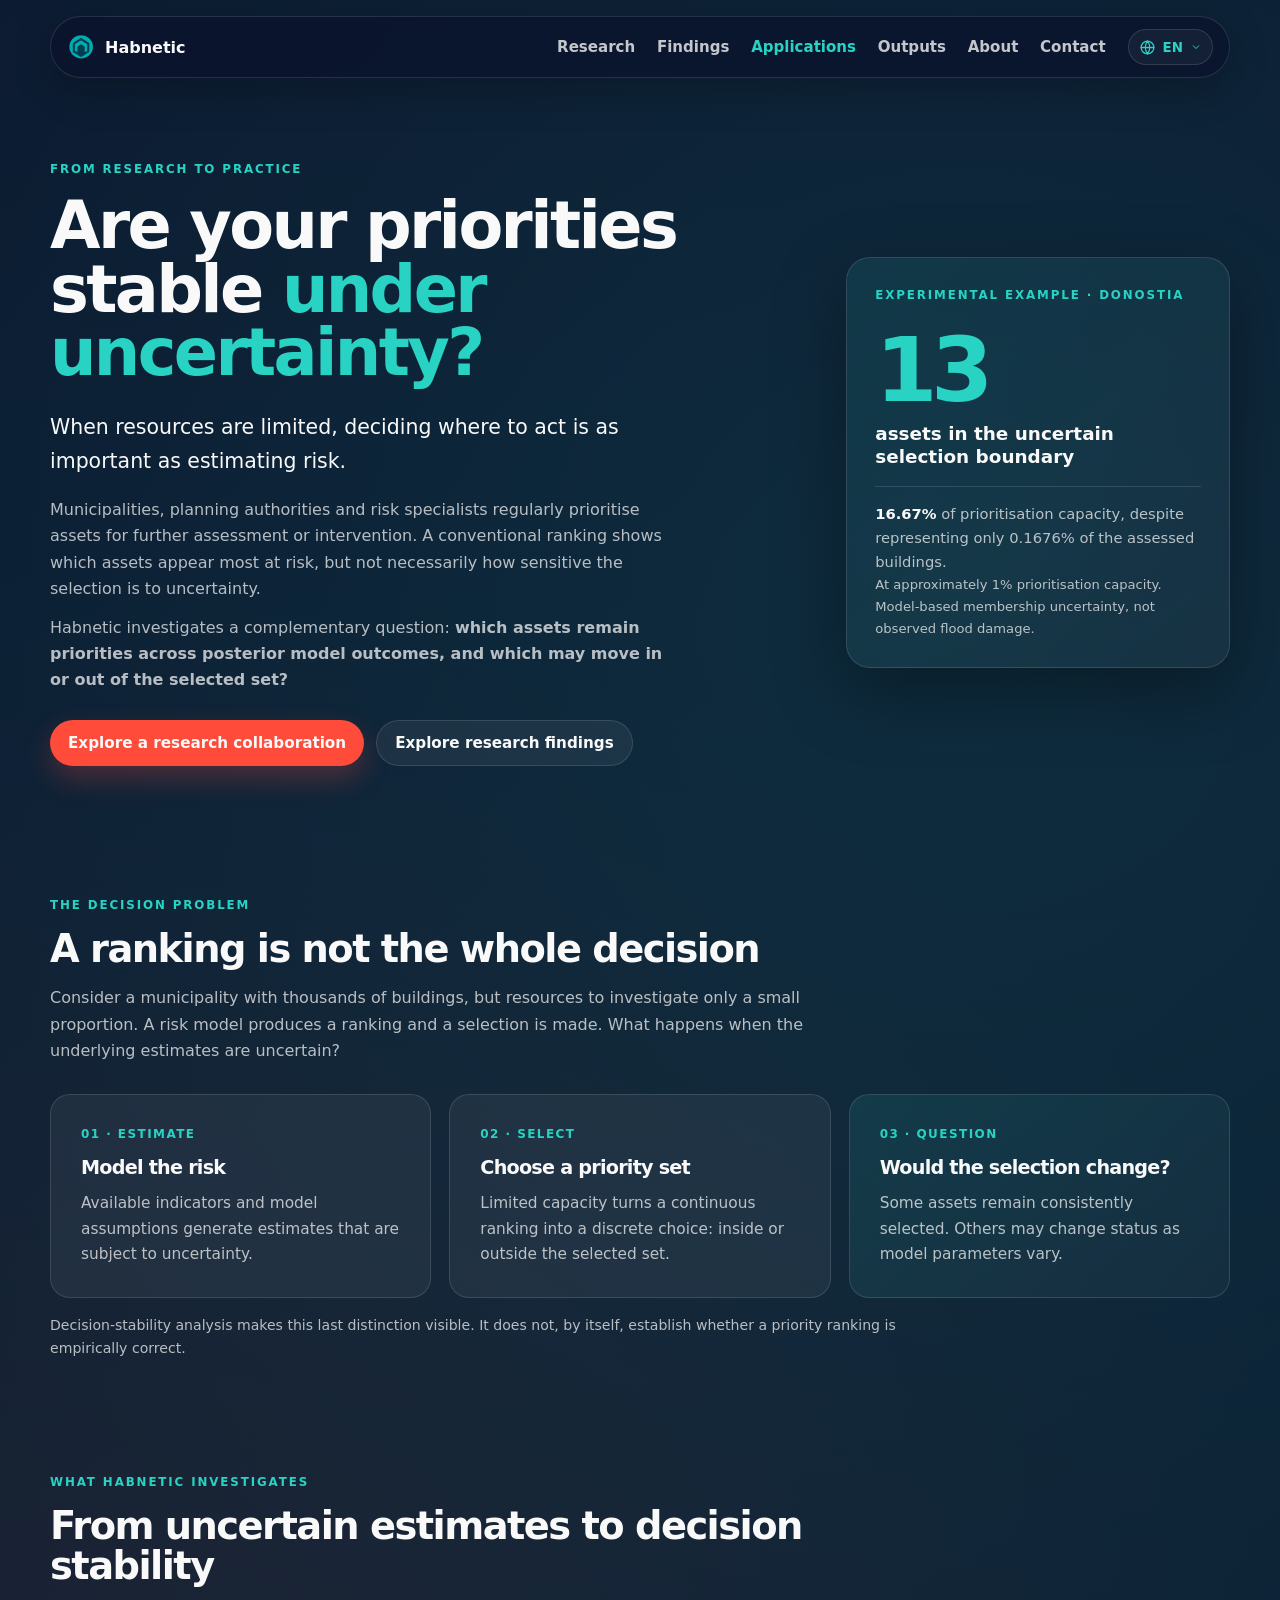
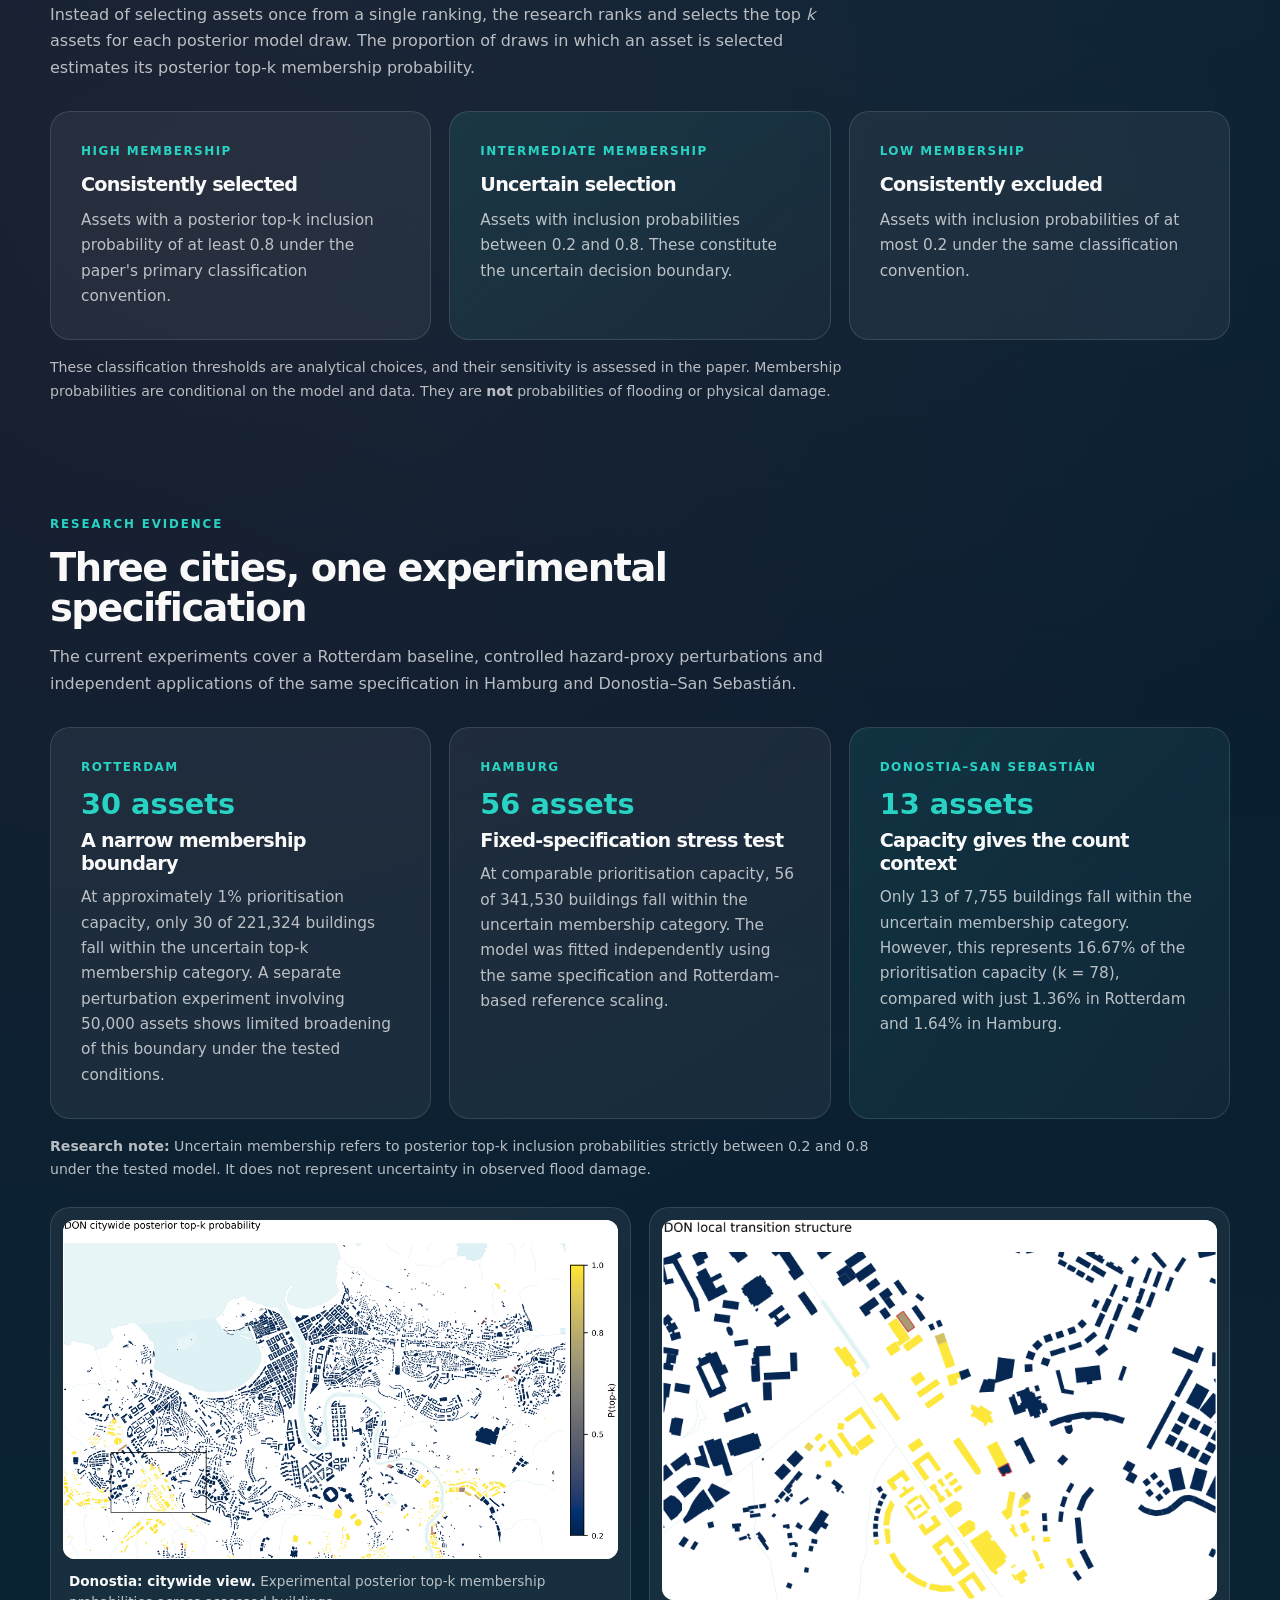
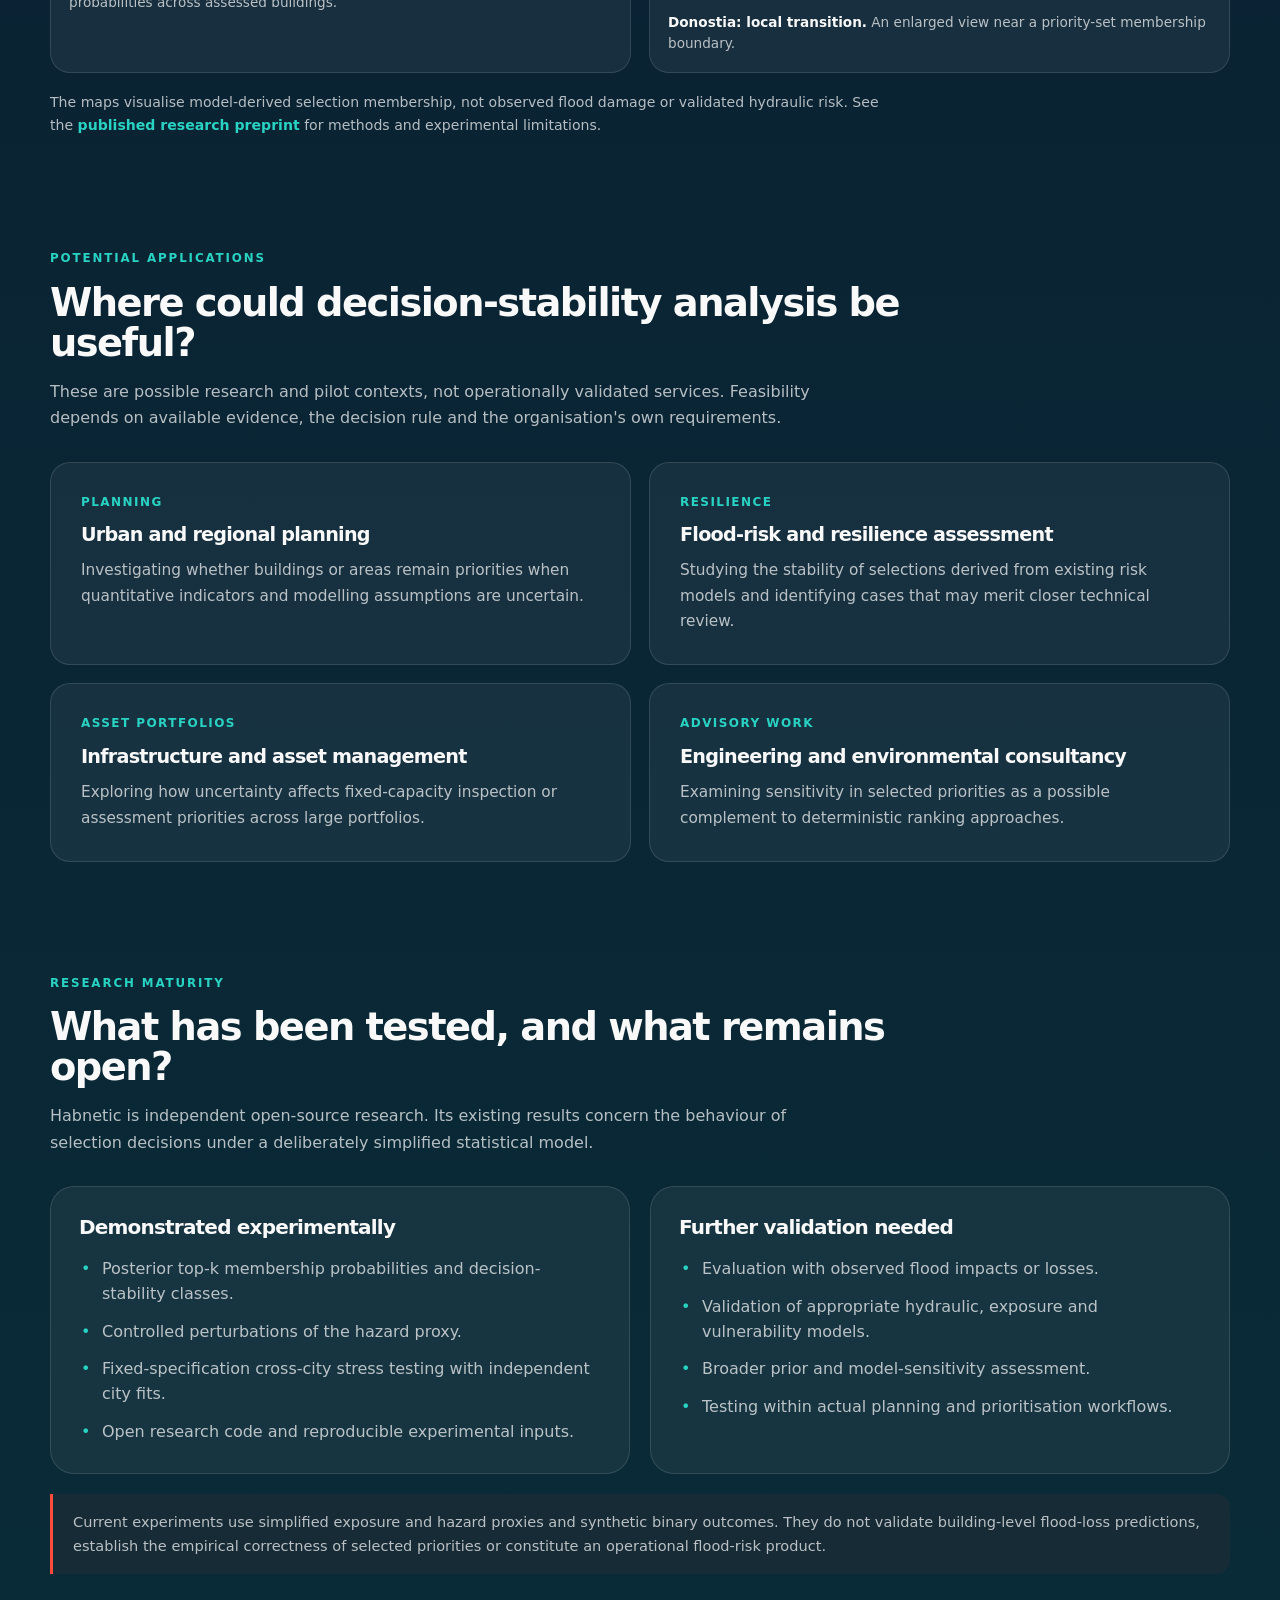
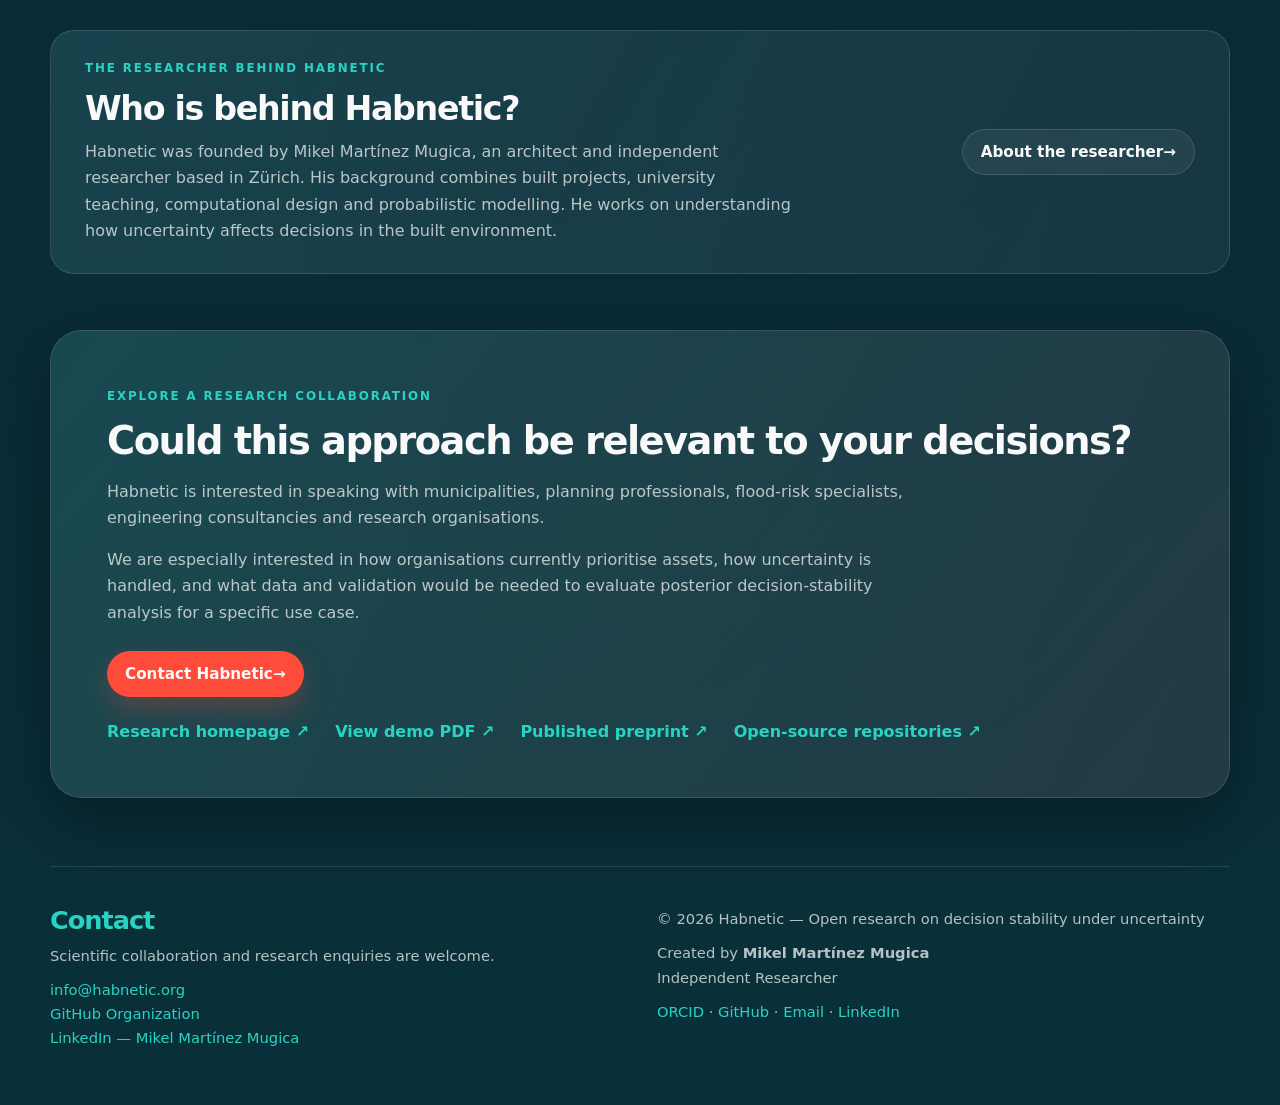
==== commit 2770f806: "Update: Webpage aboout me" ====
--- a/applications/index.html
+++ b/applications/index.html
@@ -15,7 +15,16 @@
 <meta content="summary_large_image" name="twitter:card"/>
 <link href="/assets/images/favicon.png" rel="icon" type="image/png"/>
 <link href="/styles.css" rel="stylesheet"/>
-<meta content="en_GB" property="og:locale"/><link href="https://habnetic.org/applications/" hreflang="en" rel="alternate"/><link href="https://habnetic.org/de/applications/" hreflang="de-CH" rel="alternate"/><link href="https://habnetic.org/es/applications/" hreflang="es" rel="alternate"/><link href="https://habnetic.org/eu/applications/" hreflang="eu" rel="alternate"/><link href="https://habnetic.org/applications/" hreflang="x-default" rel="alternate"/></head>
+<link href="/about.css" rel="stylesheet"/>
+<meta content="en_GB" property="og:locale"/><link href="https://habnetic.org/applications/" hreflang="en" rel="alternate"/><link href="https://habnetic.org/de/applications/" hreflang="de-CH" rel="alternate"/><link href="https://habnetic.org/es/applications/" hreflang="es" rel="alternate"/><link href="https://habnetic.org/eu/applications/" hreflang="eu" rel="alternate"/><link href="https://habnetic.org/applications/" hreflang="x-default" rel="alternate"/><!-- Microsoft Clarity Analytics -->
+<script type="text/javascript">
+    (function(c,l,a,r,i,t,y){
+        c[a]=c[a]||function(){(c[a].q=c[a].q||[]).push(arguments)};
+        t=l.createElement(r);t.async=1;t.src="https://www.clarity.ms/tag/"+i;
+        y=l.getElementsByTagName(r)[0];y.parentNode.insertBefore(t,y);
+    })(window, document, "clarity", "script", "xjqiwto2h2");
+</script>
+</head>
 <body>
 <a class="skip-link" href="#main">Skip to content</a>
 <header class="site-header">
@@ -31,13 +40,7 @@
 <a href="/#about">About</a>
 <a href="/#contact">Contact</a>
 </nav>
-<!-- Language selector: English available; do not link to unpublished translations.
-         Future routes for this page:
-         DE: /de/applications/
-         ES: /es/applications/
-         EU: /eu/applications/
-         Once translated pages exist, replace their disabled spans with <a href="...">.
-         Add reciprocal hreflang tags only when the corresponding URLs are live. -->
+<!-- Language switcher: links to equivalent pages in all four languages. -->
 <details class="language-menu">
 <summary aria-label="Choose language. Current language: English">
 <svg aria-hidden="true" class="language-menu-icon" fill="none" stroke="currentColor" stroke-linecap="round" stroke-linejoin="round" stroke-width="1.8" viewbox="0 0 24 24"><circle cx="12" cy="12" r="9"></circle><path d="M3 12h18M12 3a15 15 0 0 1 0 18M12 3a15 15 0 0 0 0 18"></path></svg>
@@ -216,6 +219,16 @@
 </div>
 <p class="app-disclaimer">Current experiments use simplified exposure and hazard proxies and synthetic binary outcomes. They do not validate building-level flood-loss predictions, establish the empirical correctness of selected priorities or constitute an operational flood-risk product.</p>
 </section>
+
+<!-- Concise author introduction; the full biography belongs on Research -->
+<aside class="section researcher-teaser" aria-labelledby="researcher-teaser-title">
+  <div>
+    <p class="eyebrow">The researcher behind Habnetic</p>
+    <h2 id="researcher-teaser-title">Who is behind Habnetic?</h2>
+    <p>Habnetic was founded by Mikel Martínez Mugica, an architect and independent researcher based in Zürich. His background combines built projects, university teaching, computational design and probabilistic modelling. He works on understanding how uncertainty affects decisions in the built environment.</p>
+  </div>
+  <a class="btn btn-secondary" href="/#researcher">About the researcher <span aria-hidden="true">→</span></a>
+</aside>
 <section aria-labelledby="collaborate-title" class="section" id="collaborate">
 <div class="app-collaboration">
 <p class="eyebrow">Explore a research collaboration</p>
--- a/about.css
+++ b/about.css
@@ -0,0 +1,115 @@
+/* Habnetic researcher profile. Additive stylesheet: existing styles.css is unchanged. */
+.researcher-panel {
+  padding: clamp(24px, 4vw, 48px);
+  background: linear-gradient(130deg, rgba(41, 211, 195, .075), rgba(255, 75, 58, .025)), var(--panel);
+  border: 1px solid var(--border);
+  border-radius: var(--radius);
+  box-shadow: var(--shadow);
+}
+.researcher-top {
+  display: grid;
+  grid-template-columns: 158px minmax(0, 1fr);
+  gap: clamp(24px, 3.5vw, 48px);
+  align-items: start;
+}
+.researcher-portrait {
+  width: 156px;
+  height: 156px;
+  position: relative;
+  border-radius: 50%;
+  overflow: hidden;
+  border: 3px solid var(--turquoise);
+  background: linear-gradient(145deg, rgba(41, 211, 195, .15), rgba(11, 19, 43, .9));
+  display: grid;
+  place-items: center;
+  box-shadow: 0 12px 28px rgba(0,0,0,.25);
+}
+.researcher-portrait span {
+  font-size: 2.4rem;
+  font-weight: 800;
+  color: var(--turquoise);
+}
+/* Place your real portrait at /assets/images/about/mikel-martinez-mugica.jpg .
+   If it is absent, the initials MM remain visible automatically. */
+.researcher-portrait::after {
+  content: "";
+  position: absolute;
+  inset: 0;
+  background: url("/assets/images/about/mikel-martinez-mugica.jpg") center 28% / cover no-repeat;
+}
+.researcher-copy h2 { margin-bottom: 12px; }
+.researcher-role {
+  color: var(--turquoise);
+  font-weight: 650;
+  margin-bottom: 18px;
+  overflow-wrap: anywhere;
+}
+.researcher-copy p + p { margin-top: 12px; }
+.researcher-subheading {
+  margin: 32px 0 18px;
+  color: var(--white);
+  font-size: clamp(1.35rem, 2.4vw, 1.75rem);
+}
+.researcher-milestones {
+  list-style: none;
+  display: grid;
+  grid-template-columns: repeat(2, minmax(0,1fr));
+  gap: 14px;
+}
+.researcher-milestones li {
+  padding: 20px;
+  background: var(--panel);
+  border: 1px solid var(--border);
+  border-radius: 18px;
+  min-width: 0;
+}
+.researcher-milestones h4 { font-size: 1.02rem; line-height: 1.35; margin-bottom: 7px; }
+.researcher-milestones p { font-size: .91rem; }
+.researcher-ref-links { display: block; margin-top: 12px; }
+.researcher-ref-links a, .researcher-identity a {
+  color: var(--turquoise);
+  font-size: .91rem;
+  font-weight: 650;
+  text-decoration: underline;
+  text-decoration-color: transparent;
+  text-underline-offset: .2em;
+}
+.researcher-ref-links a:hover, .researcher-identity a:hover,
+.researcher-ref-links a:focus-visible, .researcher-identity a:focus-visible {
+  color: var(--white);
+  text-decoration-color: currentColor;
+}
+.researcher-identity {
+  display: flex;
+  flex-wrap: wrap;
+  gap: 12px 22px;
+  margin-top: 24px;
+  padding-top: 20px;
+  border-top: 1px solid var(--border);
+}
+.researcher-teaser {
+  display: flex;
+  align-items: center;
+  justify-content: space-between;
+  gap: 30px;
+  padding: 28px 34px;
+  border: 1px solid var(--border);
+  border-radius: var(--radius);
+  background: linear-gradient(120deg, rgba(41, 211, 195, .08), transparent), var(--panel);
+}
+.researcher-teaser > div { flex: 1; min-width: 0; }
+.researcher-teaser h2 { font-size: clamp(1.65rem, 2.6vw, 2.3rem); margin-bottom: 12px; }
+.researcher-teaser p:not(.eyebrow) { max-width: 710px; }
+.researcher-teaser .btn { flex-shrink: 0; text-align: center; }
+@media (max-width: 800px) {
+  .researcher-top { grid-template-columns: 1fr; }
+  .researcher-teaser { flex-direction: column; align-items: stretch; }
+  .researcher-teaser .btn { align-self: flex-start; }
+}
+@media (max-width: 600px) {
+  .researcher-panel { padding: 22px; }
+  .researcher-portrait { width: 120px; height: 120px; }
+  .researcher-milestones { grid-template-columns: 1fr; }
+  .researcher-teaser { padding: 22px; }
+  .researcher-teaser .btn { align-self: stretch; }
+}
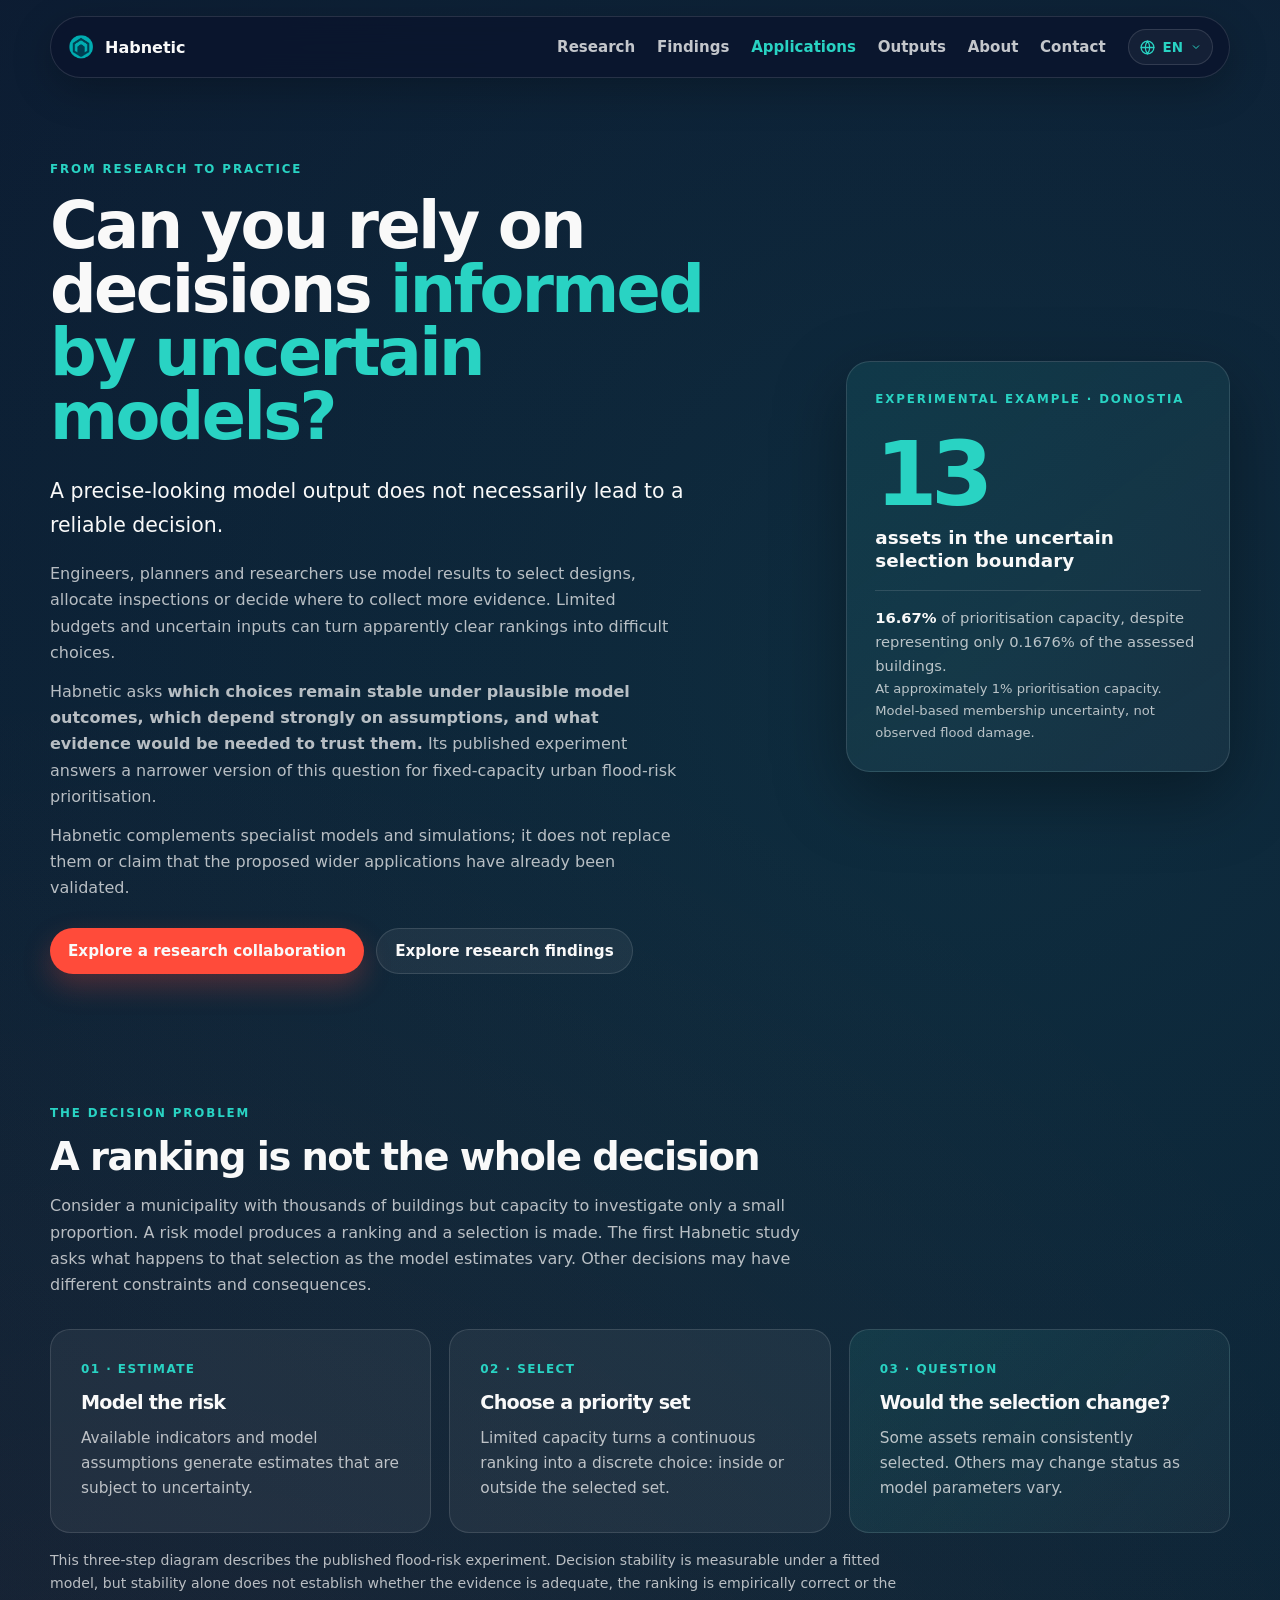
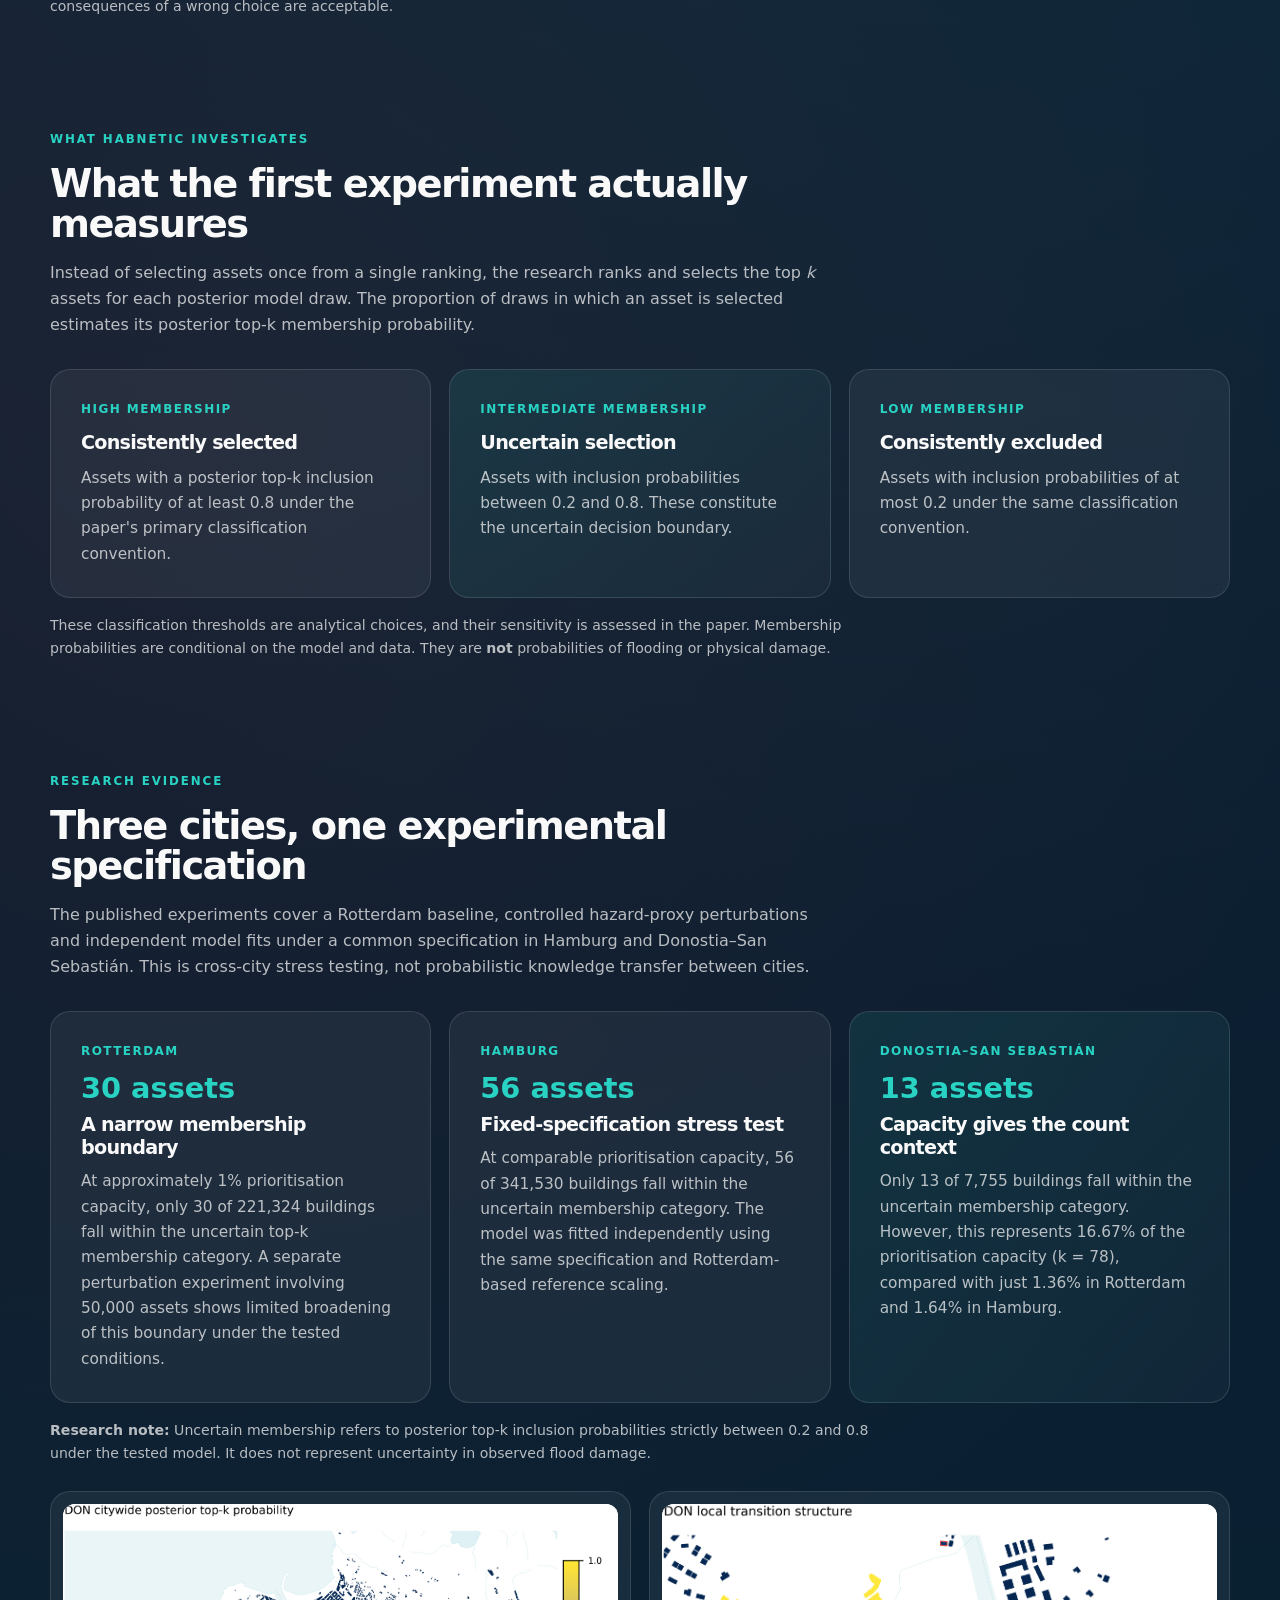
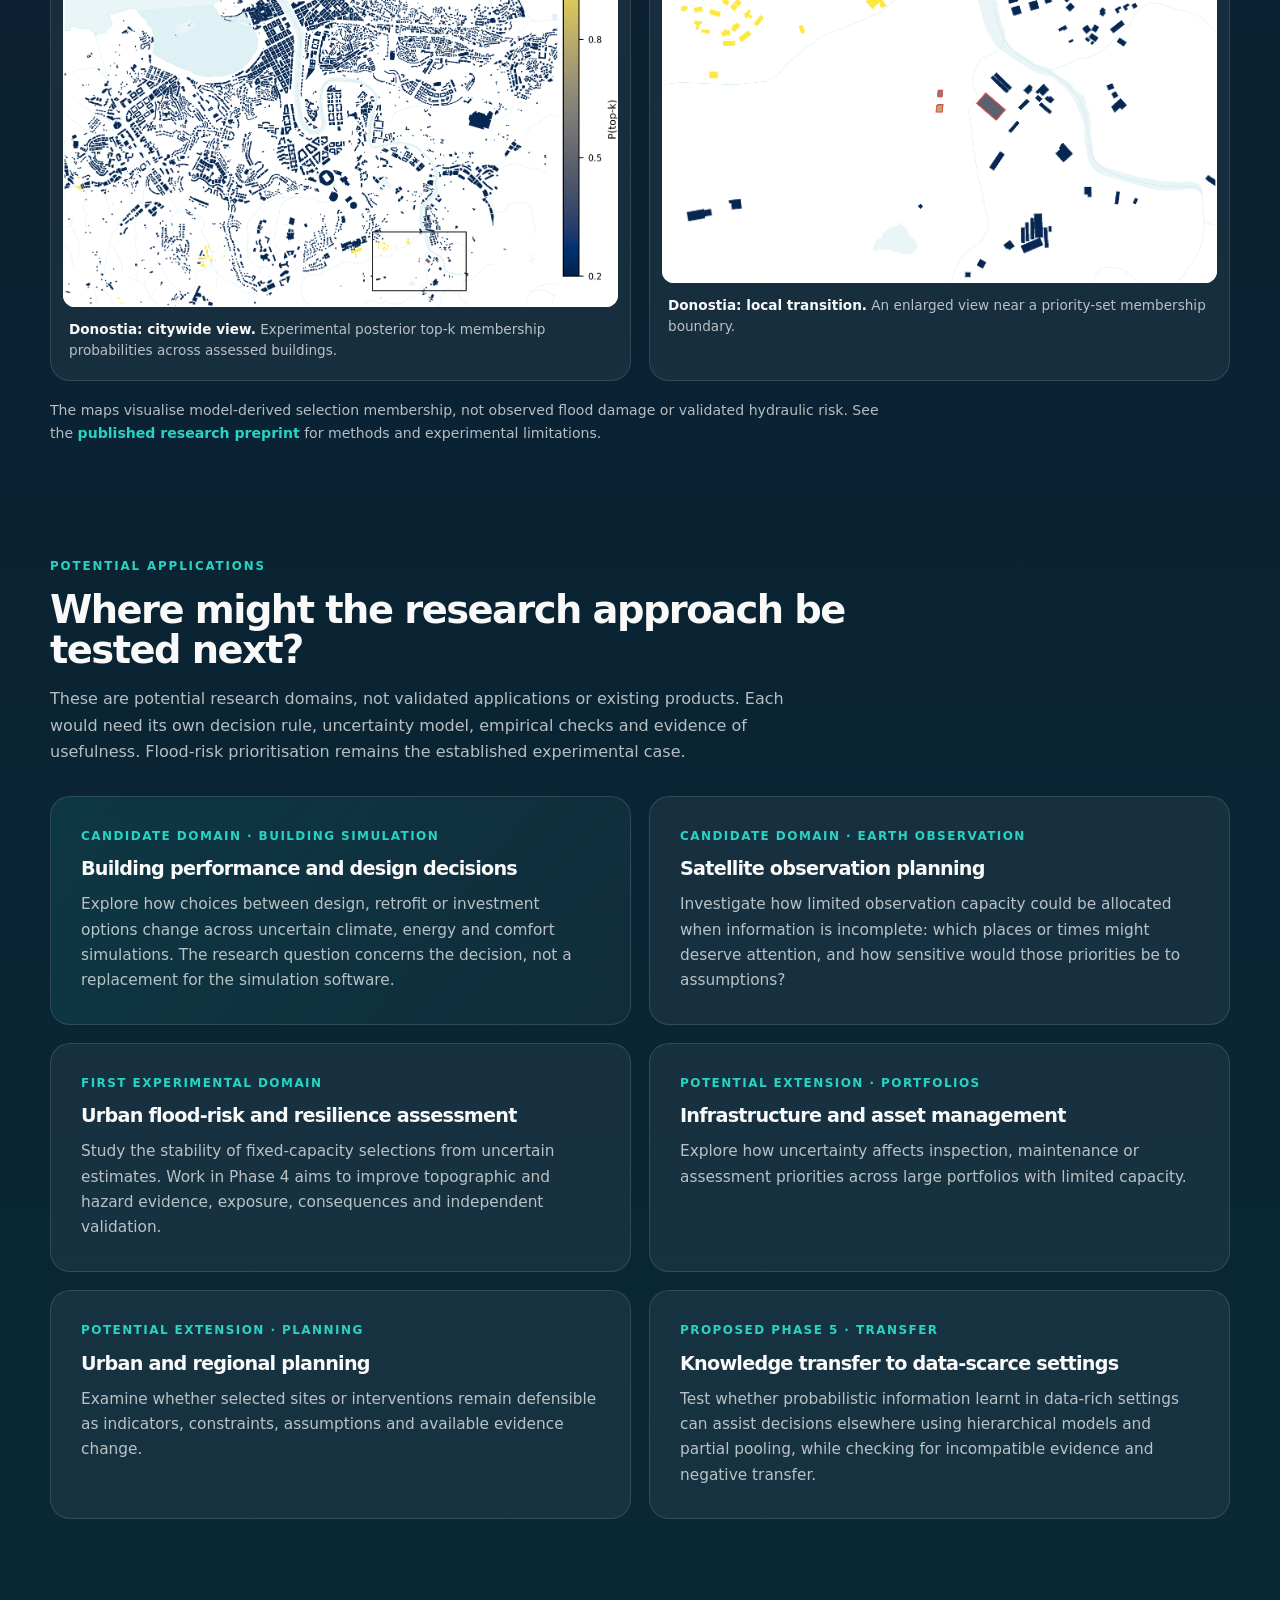
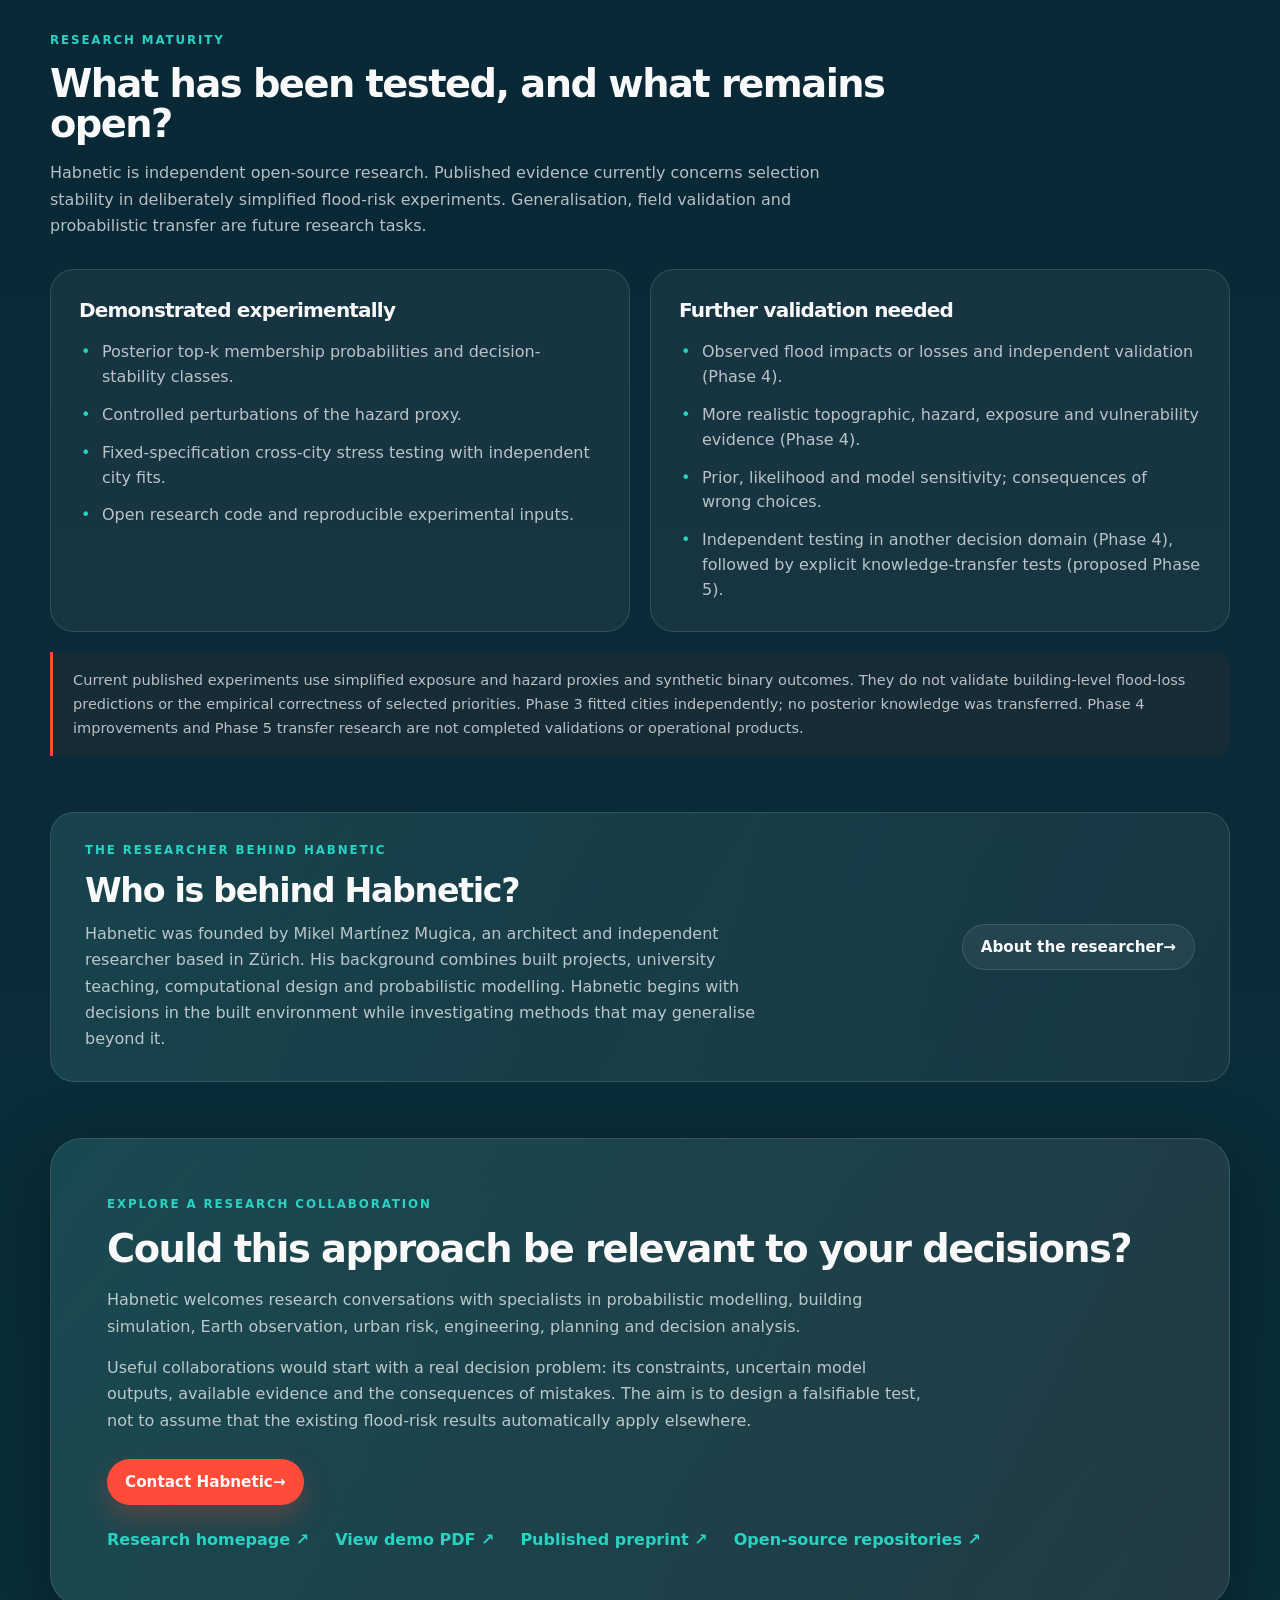
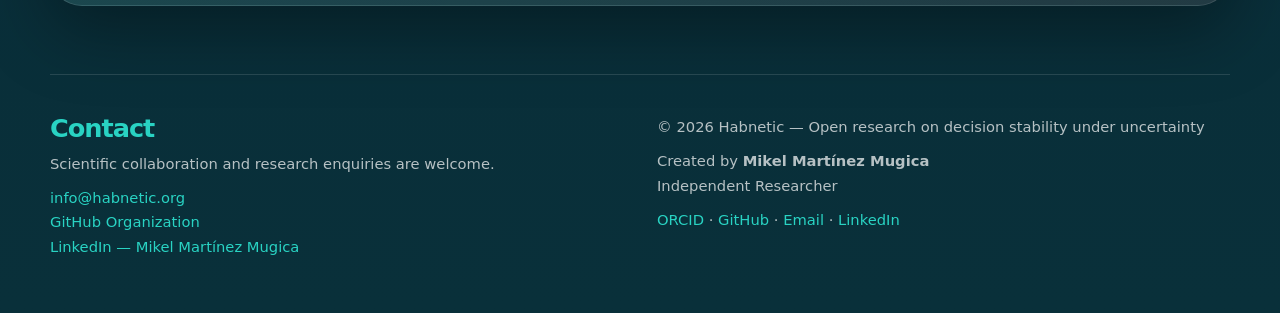
==== commit fee8ae4e: "update: paper v1.1 website" ====
--- a/applications/index.html
+++ b/applications/index.html
@@ -4,11 +4,11 @@
 <head>
 <meta charset="utf-8"/>
 <meta content="width=device-width, initial-scale=1" name="viewport"/>
-<title>Applications | Habnetic — Decision stability under uncertainty</title>
-<meta content="Explore how Habnetic's research on uncertainty and decision stability could inform urban risk prioritisation, planning and resilience assessment." name="description"/>
+<title>Applications | Habnetic — Decision reliability under uncertainty</title>
+<meta content="Explore potential applications of Habnetic's research on uncertain evidence, decision stability and constrained selection, from building simulations to urban risk and Earth observation." name="description"/>
 <link href="https://habnetic.org/applications/" rel="canonical"/>
 <meta content="Applications | Habnetic" property="og:title"/>
-<meta content="Are your priorities stable under uncertainty? Explore potential applications of posterior decision-stability analysis." property="og:description"/>
+<meta content="Explore research questions in building decisions, asset prioritisation, Earth observation and probabilistic knowledge transfer." property="og:description"/>
 <meta content="website" property="og:type"/>
 <meta content="https://habnetic.org/applications/" property="og:url"/>
 <meta content="https://habnetic.org/assets/images/og-image.png" property="og:image"/>
@@ -56,10 +56,11 @@
 <section aria-labelledby="applications-title" class="application-hero">
 <div class="application-hero-copy">
 <p class="eyebrow">From research to practice</p>
-<h1 id="applications-title">Are your priorities stable <span>under uncertainty?</span></h1>
-<p class="lede">When resources are limited, deciding where to act is as important as estimating risk.</p>
-<p>Municipalities, planning authorities and risk specialists regularly prioritise assets for further assessment or intervention. A conventional ranking shows which assets appear most at risk, but not necessarily how sensitive the selection is to uncertainty.</p>
-<p>Habnetic investigates a complementary question: <strong>which assets remain priorities across posterior model outcomes, and which may move in or out of the selected set?</strong></p>
+<h1 id="applications-title">Can you rely on decisions <span>informed by uncertain models?</span></h1>
+<p class="lede">A precise-looking model output does not necessarily lead to a reliable decision.</p>
+<p>Engineers, planners and researchers use model results to select designs, allocate inspections or decide where to collect more evidence. Limited budgets and uncertain inputs can turn apparently clear rankings into difficult choices.</p>
+<p>Habnetic asks <strong>which choices remain stable under plausible model outcomes, which depend strongly on assumptions, and what evidence would be needed to trust them.</strong> Its published experiment answers a narrower version of this question for fixed-capacity urban flood-risk prioritisation.</p>
+<p>Habnetic complements specialist models and simulations; it does not replace them or claim that the proposed wider applications have already been validated.</p>
 <div class="hero-actions">
 <a class="btn btn-primary" href="#collaborate">Explore a research collaboration</a>
 <a class="btn btn-secondary" href="/#findings">Explore research findings</a>
@@ -77,7 +78,7 @@
 <div class="app-section-heading">
 <p class="eyebrow">The decision problem</p>
 <h2 id="problem-title">A ranking is not the whole decision</h2>
-<p>Consider a municipality with thousands of buildings, but resources to investigate only a small proportion. A risk model produces a ranking and a selection is made. What happens when the underlying estimates are uncertain?</p>
+<p>Consider a municipality with thousands of buildings but capacity to investigate only a small proportion. A risk model produces a ranking and a selection is made. The first Habnetic study asks what happens to that selection as the model estimates vary. Other decisions may have different constraints and consequences.</p>
 </div>
 <div class="app-grid-3">
 <article class="app-card">
@@ -96,12 +97,12 @@
 <p>Some assets remain consistently selected. Others may change status as model parameters vary.</p>
 </article>
 </div>
-<p class="app-note">Decision-stability analysis makes this last distinction visible. It does not, by itself, establish whether a priority ranking is empirically correct.</p>
+<p class="app-note">This three-step diagram describes the published flood-risk experiment. Decision stability is measurable under a fitted model, but stability alone does not establish whether the evidence is adequate, the ranking is empirically correct or the consequences of a wrong choice are acceptable.</p>
 </section>
 <section aria-labelledby="method-title" class="section" id="method">
 <div class="app-section-heading">
 <p class="eyebrow">What Habnetic investigates</p>
-<h2 id="method-title">From uncertain estimates to decision stability</h2>
+<h2 id="method-title">What the first experiment actually measures</h2>
 <p>Instead of selecting assets once from a single ranking, the research ranks and selects the top <em>k</em> assets for each posterior model draw. The proportion of draws in which an asset is selected estimates its posterior top-k membership probability.</p>
 </div>
 <div class="app-grid-3">
@@ -127,7 +128,7 @@
 <div class="app-section-heading">
 <p class="eyebrow">Research evidence</p>
 <h2 id="evidence-title">Three cities, one experimental specification</h2>
-<p>The current experiments cover a Rotterdam baseline, controlled hazard-proxy perturbations and independent applications of the same specification in Hamburg and Donostia–San Sebastián.</p>
+<p>The published experiments cover a Rotterdam baseline, controlled hazard-proxy perturbations and independent model fits under a common specification in Hamburg and Donostia–San Sebastián. This is cross-city stress testing, not probabilistic knowledge transfer between cities.</p>
 </div>
 <div class="app-grid-3 app-evidence-cities">
 <article class="app-card">
@@ -160,34 +161,44 @@
 <figcaption><strong>Donostia: local transition.</strong> An enlarged view near a priority-set membership boundary.</figcaption>
 </figure>
 </div>
-<p class="app-note">The maps visualise model-derived selection membership, not observed flood damage or validated hydraulic risk. See the <a class="app-inline-link" href="https://doi.org/10.5281/zenodo.23110714" rel="noopener noreferrer" target="_blank">published research preprint</a> for methods and experimental limitations.</p>
+<p class="app-note">The maps visualise model-derived selection membership, not observed flood damage or validated hydraulic risk. See the <a class="app-inline-link" href="https://doi.org/10.5281/zenodo.23599344" rel="noopener noreferrer" target="_blank">published research preprint</a> for methods and experimental limitations.</p>
 </section>
 <section aria-labelledby="usecases-title" class="section" id="use-cases">
 <div class="app-section-heading">
 <p class="eyebrow">Potential applications</p>
-<h2 id="usecases-title">Where could decision-stability analysis be useful?</h2>
-<p>These are possible research and pilot contexts, not operationally validated services. Feasibility depends on available evidence, the decision rule and the organisation's own requirements.</p>
+<h2 id="usecases-title">Where might the research approach be tested next?</h2>
+<p>These are potential research domains, not validated applications or existing products. Each would need its own decision rule, uncertainty model, empirical checks and evidence of usefulness. Flood-risk prioritisation remains the established experimental case.</p>
 </div>
 <div class="app-usecases">
-<article class="app-card">
-<p class="card-kicker">Planning</p>
+<article class="app-card emphasis">
+<p class="card-kicker">Candidate domain · Building simulation</p>
+<h3>Building performance and design decisions</h3>
+<p>Explore how choices between design, retrofit or investment options change across uncertain climate, energy and comfort simulations. The research question concerns the decision, not a replacement for the simulation software.</p>
+</article>
+<article class="app-card">
+<p class="card-kicker">Candidate domain · Earth observation</p>
+<h3>Satellite observation planning</h3>
+<p>Investigate how limited observation capacity could be allocated when information is incomplete: which places or times might deserve attention, and how sensitive would those priorities be to assumptions?</p>
+</article>
+<article class="app-card">
+<p class="card-kicker">First experimental domain</p>
+<h3>Urban flood-risk and resilience assessment</h3>
+<p>Study the stability of fixed-capacity selections from uncertain estimates. Work in Phase 4 aims to improve topographic and hazard evidence, exposure, consequences and independent validation.</p>
+</article>
+<article class="app-card">
+<p class="card-kicker">Potential extension · Portfolios</p>
+<h3>Infrastructure and asset management</h3>
+<p>Explore how uncertainty affects inspection, maintenance or assessment priorities across large portfolios with limited capacity.</p>
+</article>
+<article class="app-card">
+<p class="card-kicker">Potential extension · Planning</p>
 <h3>Urban and regional planning</h3>
-<p>Investigating whether buildings or areas remain priorities when quantitative indicators and modelling assumptions are uncertain.</p>
-</article>
-<article class="app-card">
-<p class="card-kicker">Resilience</p>
-<h3>Flood-risk and resilience assessment</h3>
-<p>Studying the stability of selections derived from existing risk models and identifying cases that may merit closer technical review.</p>
-</article>
-<article class="app-card">
-<p class="card-kicker">Asset portfolios</p>
-<h3>Infrastructure and asset management</h3>
-<p>Exploring how uncertainty affects fixed-capacity inspection or assessment priorities across large portfolios.</p>
-</article>
-<article class="app-card">
-<p class="card-kicker">Advisory work</p>
-<h3>Engineering and environmental consultancy</h3>
-<p>Examining sensitivity in selected priorities as a possible complement to deterministic ranking approaches.</p>
+<p>Examine whether selected sites or interventions remain defensible as indicators, constraints, assumptions and available evidence change.</p>
+</article>
+<article class="app-card">
+<p class="card-kicker">Proposed Phase 5 · Transfer</p>
+<h3>Knowledge transfer to data-scarce settings</h3>
+<p>Test whether probabilistic information learnt in data-rich settings can assist decisions elsewhere using hierarchical models and partial pooling, while checking for incompatible evidence and negative transfer.</p>
 </article>
 </div>
 </section>
@@ -195,7 +206,7 @@
 <div class="app-section-heading">
 <p class="eyebrow">Research maturity</p>
 <h2 id="limits-title">What has been tested, and what remains open?</h2>
-<p>Habnetic is independent open-source research. Its existing results concern the behaviour of selection decisions under a deliberately simplified statistical model.</p>
+<p>Habnetic is independent open-source research. Published evidence currently concerns selection stability in deliberately simplified flood-risk experiments. Generalisation, field validation and probabilistic transfer are future research tasks.</p>
 </div>
 <div class="app-limits">
 <article>
@@ -210,14 +221,14 @@
 <article>
 <h3>Further validation needed</h3>
 <ul>
-<li>Evaluation with observed flood impacts or losses.</li>
-<li>Validation of appropriate hydraulic, exposure and vulnerability models.</li>
-<li>Broader prior and model-sensitivity assessment.</li>
-<li>Testing within actual planning and prioritisation workflows.</li>
+<li>Observed flood impacts or losses and independent validation (Phase 4).</li>
+<li>More realistic topographic, hazard, exposure and vulnerability evidence (Phase 4).</li>
+<li>Prior, likelihood and model sensitivity; consequences of wrong choices.</li>
+<li>Independent testing in another decision domain (Phase 4), followed by explicit knowledge-transfer tests (proposed Phase 5).</li>
 </ul>
 </article>
 </div>
-<p class="app-disclaimer">Current experiments use simplified exposure and hazard proxies and synthetic binary outcomes. They do not validate building-level flood-loss predictions, establish the empirical correctness of selected priorities or constitute an operational flood-risk product.</p>
+<p class="app-disclaimer">Current published experiments use simplified exposure and hazard proxies and synthetic binary outcomes. They do not validate building-level flood-loss predictions or the empirical correctness of selected priorities. Phase 3 fitted cities independently; no posterior knowledge was transferred. Phase 4 improvements and Phase 5 transfer research are not completed validations or operational products.</p>
 </section>
 
 <!-- Concise author introduction; the full biography belongs on Research -->
@@ -225,7 +236,7 @@
   <div>
     <p class="eyebrow">The researcher behind Habnetic</p>
     <h2 id="researcher-teaser-title">Who is behind Habnetic?</h2>
-    <p>Habnetic was founded by Mikel Martínez Mugica, an architect and independent researcher based in Zürich. His background combines built projects, university teaching, computational design and probabilistic modelling. He works on understanding how uncertainty affects decisions in the built environment.</p>
+    <p>Habnetic was founded by Mikel Martínez Mugica, an architect and independent researcher based in Zürich. His background combines built projects, university teaching, computational design and probabilistic modelling. Habnetic begins with decisions in the built environment while investigating methods that may generalise beyond it.</p>
   </div>
   <a class="btn btn-secondary" href="/#researcher">About the researcher <span aria-hidden="true">→</span></a>
 </aside>
@@ -233,13 +244,13 @@
 <div class="app-collaboration">
 <p class="eyebrow">Explore a research collaboration</p>
 <h2 id="collaborate-title">Could this approach be relevant to your decisions?</h2>
-<p>Habnetic is interested in speaking with municipalities, planning professionals, flood-risk specialists, engineering consultancies and research organisations.</p>
-<p>We are especially interested in how organisations currently prioritise assets, how uncertainty is handled, and what data and validation would be needed to evaluate posterior decision-stability analysis for a specific use case.</p>
+<p>Habnetic welcomes research conversations with specialists in probabilistic modelling, building simulation, Earth observation, urban risk, engineering, planning and decision analysis.</p>
+<p>Useful collaborations would start with a real decision problem: its constraints, uncertain model outputs, available evidence and the consequences of mistakes. The aim is to design a falsifiable test, not to assume that the existing flood-risk results automatically apply elsewhere.</p>
 <a class="btn btn-primary" href="mailto:info@habnetic.org?subject=Habnetic%20research%20collaboration">Contact Habnetic <span aria-hidden="true">→</span></a>
 <div aria-label="Scientific resources" class="app-resources">
 <a href="/">Research homepage ↗</a>
 <a href="/assets/docs/habnetic_demo.pdf">View demo PDF ↗</a>
-<a href="https://doi.org/10.5281/zenodo.23110714" rel="noopener noreferrer" target="_blank">Published preprint ↗</a>
+<a href="https://doi.org/10.5281/zenodo.23599344" rel="noopener noreferrer" target="_blank">Published preprint ↗</a>
 <a href="https://github.com/Habnetic" rel="noopener noreferrer" target="_blank">Open-source repositories ↗</a>
 </div>
 </div>
